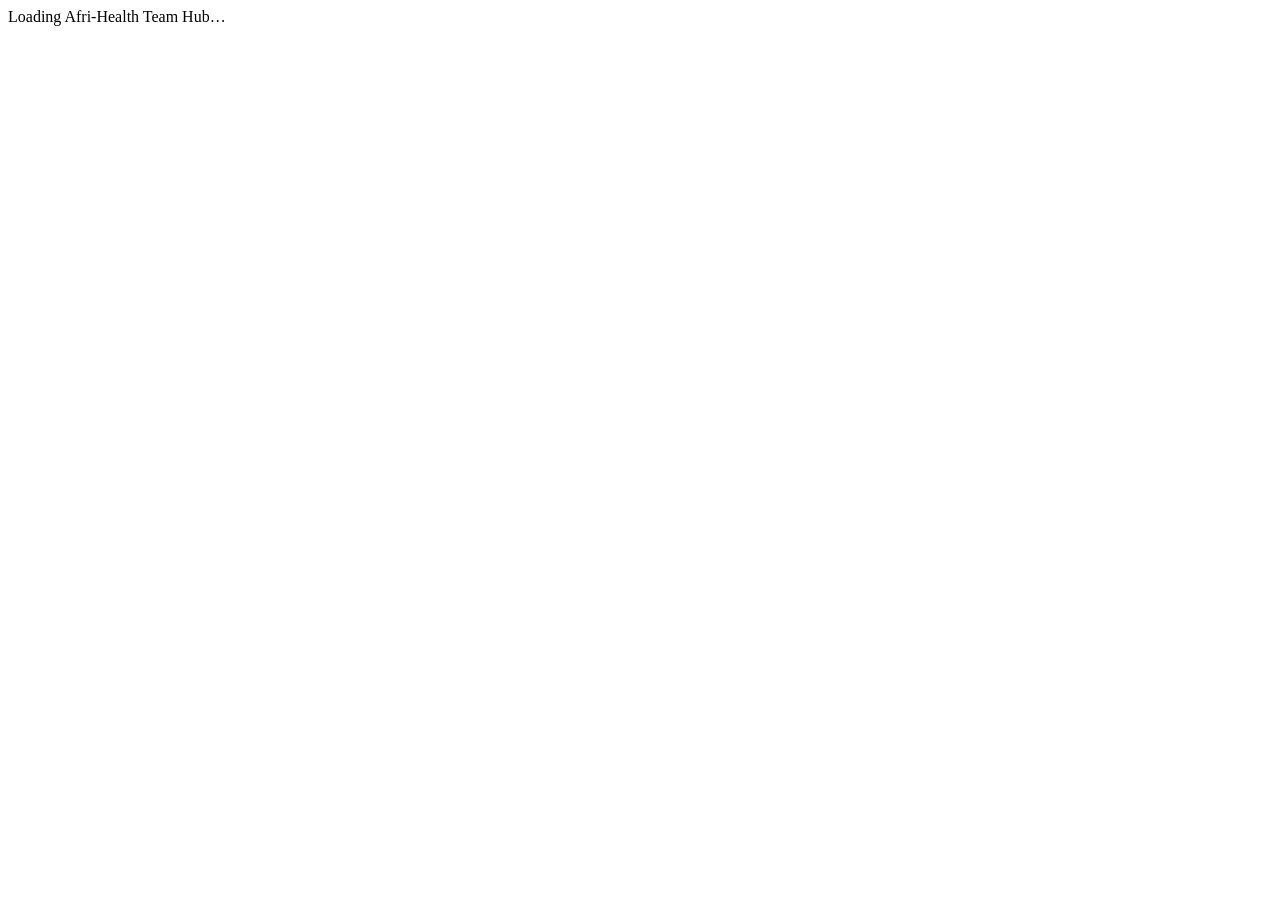
==== index.html @ 2b48c6cb "Add files via upload" ====
<!doctype html><html lang="en"><head><meta charset="utf-8"><meta name="viewport" content="width=device-width,initial-scale=1"><title>Project Afri-Health | Team Hub</title><link rel="stylesheet" href="css/style.css"></head><body>
<div id="app"><div class="loading">Loading Afri-Health Team Hub…</div></div>
<script type="module" src="js/app.js"></script></body></html>
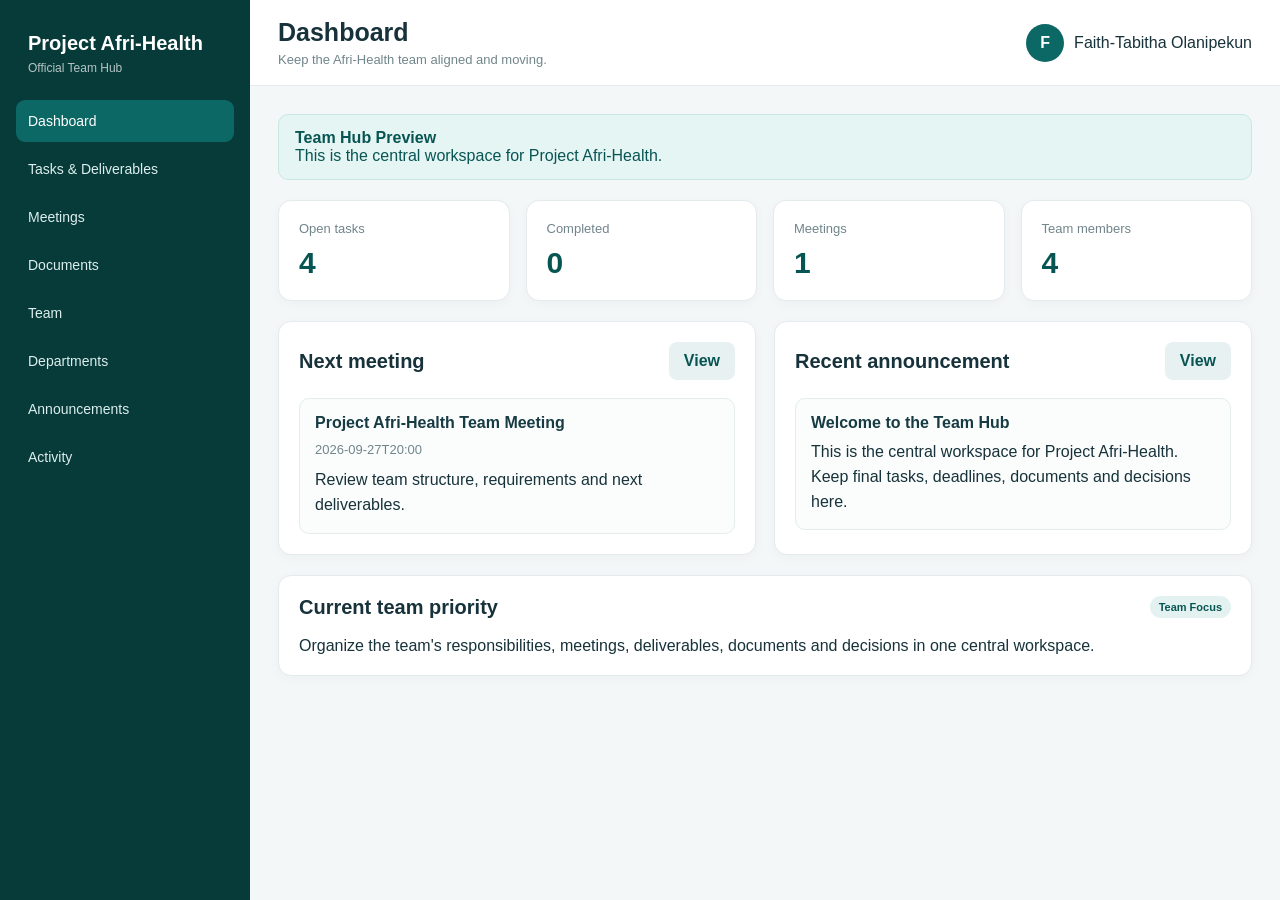
==== commit e4b06aad: "Update index.html" ====
--- a/index.html
+++ b/index.html
@@ -1,3 +1,1895 @@
-<!doctype html><html lang="en"><head><meta charset="utf-8"><meta name="viewport" content="width=device-width,initial-scale=1"><title>Project Afri-Health | Team Hub</title><link rel="stylesheet" href="css/style.css"></head><body>
-<div id="app"><div class="loading">Loading Afri-Health Team Hub…</div></div>
-<script type="module" src="js/app.js"></script></body></html>
+<!DOCTYPE html>
+<html lang="en">
+<head>
+<meta charset="UTF-8">
+<meta name="viewport" content="width=device-width, initial-scale=1.0">
+
+<title>Project Afri-Health | Official Team Hub</title>
+
+<style>
+
+*{
+    box-sizing:border-box;
+    margin:0;
+    padding:0;
+}
+
+body{
+    font-family:Arial,Helvetica,sans-serif;
+    background:#f4f7f8;
+    color:#17323a;
+}
+
+button,
+input,
+textarea,
+select{
+    font:inherit;
+}
+
+button,
+a{
+    -webkit-tap-highlight-color:transparent;
+}
+
+.layout{
+    display:flex;
+    min-height:100vh;
+}
+
+/* SIDEBAR */
+
+.sidebar{
+    width:250px;
+    background:#073b3a;
+    color:white;
+    min-height:100vh;
+    position:fixed;
+    left:0;
+    top:0;
+    bottom:0;
+    padding:24px 16px;
+    z-index:20;
+}
+
+.brand{
+    font-size:20px;
+    font-weight:700;
+    padding:8px 12px 25px;
+}
+
+.brand small{
+    display:block;
+    font-size:12px;
+    font-weight:400;
+    opacity:.7;
+    margin-top:6px;
+}
+
+.nav{
+    display:flex;
+    flex-direction:column;
+    gap:6px;
+}
+
+.nav button{
+    border:0;
+    background:transparent;
+    color:#dceeed;
+    text-align:left;
+    padding:13px 12px;
+    border-radius:9px;
+    cursor:pointer;
+    font-size:14px;
+}
+
+.nav button:hover,
+.nav button.active{
+    background:#0c6864;
+    color:white;
+}
+
+/* MAIN */
+
+.main{
+    margin-left:250px;
+    width:calc(100% - 250px);
+    min-height:100vh;
+}
+
+.topbar{
+    background:white;
+    min-height:80px;
+    padding:18px 28px;
+    border-bottom:1px solid #e4ecee;
+    display:flex;
+    justify-content:space-between;
+    align-items:center;
+    gap:20px;
+}
+
+.topbar h1{
+    font-size:25px;
+    margin-bottom:5px;
+}
+
+.muted{
+    color:#71858b;
+    font-size:13px;
+}
+
+.userbar{
+    display:flex;
+    align-items:center;
+    gap:10px;
+}
+
+.avatar{
+    width:38px;
+    height:38px;
+    border-radius:50%;
+    background:#0c6864;
+    color:white;
+    display:flex;
+    align-items:center;
+    justify-content:center;
+    font-weight:bold;
+}
+
+.content{
+    padding:28px;
+    max-width:1400px;
+    margin:auto;
+}
+
+/* BUTTONS */
+
+.btn{
+    border:0;
+    border-radius:8px;
+    padding:10px 15px;
+    cursor:pointer;
+    font-weight:600;
+}
+
+.primary{
+    background:#0c6864;
+    color:white;
+}
+
+.primary:hover{
+    background:#095451;
+}
+
+.secondary{
+    background:#e8f1f1;
+    color:#075553;
+}
+
+.danger{
+    background:#fce8e8;
+    color:#a52b2b;
+}
+
+/* CARDS */
+
+.grid{
+    display:grid;
+    grid-template-columns:repeat(4,1fr);
+    gap:16px;
+}
+
+.grid2{
+    display:grid;
+    grid-template-columns:repeat(2,1fr);
+    gap:18px;
+    margin-top:20px;
+}
+
+.card{
+    background:white;
+    border:1px solid #e3ebed;
+    border-radius:13px;
+    padding:20px;
+    box-shadow:0 3px 12px rgba(0,0,0,.03);
+}
+
+.stat span{
+    display:block;
+    margin-bottom:10px;
+}
+
+.stat strong{
+    font-size:30px;
+    color:#075553;
+}
+
+.card h2{
+    margin-bottom:15px;
+    font-size:20px;
+}
+
+.card h3{
+    margin:12px 0 7px;
+}
+
+.section{
+    margin-top:20px;
+}
+
+.section-title{
+    display:flex;
+    align-items:center;
+    justify-content:space-between;
+    gap:15px;
+    margin-bottom:18px;
+}
+
+.section-title h2{
+    margin:0;
+}
+
+/* ITEMS */
+
+.item{
+    border:1px solid #e4ecee;
+    border-radius:10px;
+    padding:15px;
+    margin-bottom:10px;
+    background:#fbfdfd;
+}
+
+.item:last-child{
+    margin-bottom:0;
+}
+
+.item-head{
+    display:flex;
+    justify-content:space-between;
+    align-items:flex-start;
+    gap:15px;
+}
+
+.item b{
+    color:#173b42;
+}
+
+.item p{
+    margin-top:8px;
+    line-height:1.55;
+}
+
+.badge{
+    display:inline-block;
+    background:#e3f2f1;
+    color:#075553;
+    border-radius:20px;
+    padding:5px 9px;
+    font-size:11px;
+    font-weight:bold;
+}
+
+/* BANNER */
+
+.banner{
+    background:#e5f5f3;
+    color:#075553;
+    border:1px solid #c8e7e3;
+    padding:14px 16px;
+    border-radius:10px;
+    margin-bottom:20px;
+}
+
+/* FORMS */
+
+label{
+    display:block;
+    font-size:13px;
+    font-weight:600;
+    margin-bottom:14px;
+}
+
+input,
+textarea,
+select{
+    display:block;
+    width:100%;
+    margin-top:7px;
+    border:1px solid #ccd9dc;
+    border-radius:8px;
+    padding:11px;
+    background:white;
+    outline:none;
+}
+
+input:focus,
+textarea:focus,
+select:focus{
+    border-color:#0c6864;
+}
+
+textarea{
+    min-height:100px;
+    resize:vertical;
+}
+
+/* MODAL */
+
+.modal{
+    position:fixed;
+    inset:0;
+    background:rgba(0,0,0,.55);
+    display:none;
+    align-items:center;
+    justify-content:center;
+    padding:20px;
+    z-index:100;
+}
+
+.modal.show{
+    display:flex;
+}
+
+.modal-box{
+    background:white;
+    width:100%;
+    max-width:550px;
+    max-height:90vh;
+    overflow:auto;
+    border-radius:14px;
+    padding:25px;
+}
+
+.modal-header{
+    display:flex;
+    justify-content:space-between;
+    align-items:center;
+    margin-bottom:20px;
+}
+
+.close{
+    border:0;
+    background:#f1f4f4;
+    width:34px;
+    height:34px;
+    border-radius:50%;
+    cursor:pointer;
+    font-size:20px;
+}
+
+/* MOBILE */
+
+.mobile-menu{
+    display:none;
+}
+
+@media(max-width:1000px){
+
+    .grid{
+        grid-template-columns:repeat(2,1fr);
+    }
+
+}
+
+@media(max-width:700px){
+
+    .sidebar{
+        transform:translateX(-100%);
+        transition:.25s;
+        width:250px;
+    }
+
+    .sidebar.open{
+        transform:translateX(0);
+    }
+
+    .main{
+        margin-left:0;
+        width:100%;
+    }
+
+    .mobile-menu{
+        display:inline-block;
+        margin-right:8px;
+    }
+
+    .topbar{
+        padding:15px;
+        align-items:flex-start;
+    }
+
+    .topbar h1{
+        display:inline;
+        font-size:20px;
+    }
+
+    .user-name{
+        display:none;
+    }
+
+    .content{
+        padding:15px;
+    }
+
+    .grid,
+    .grid2{
+        grid-template-columns:1fr;
+    }
+
+}
+
+.empty{
+    text-align:center;
+    padding:30px;
+    color:#7c8d92;
+}
+
+</style>
+</head>
+
+<body>
+
+<div class="layout">
+
+<!-- SIDEBAR -->
+
+<aside class="sidebar" id="sidebar">
+
+    <div class="brand">
+        Project Afri-Health
+        <small>Official Team Hub</small>
+    </div>
+
+    <nav class="nav">
+
+        <button data-page="dashboard" class="active">
+            Dashboard
+        </button>
+
+        <button data-page="tasks">
+            Tasks & Deliverables
+        </button>
+
+        <button data-page="meetings">
+            Meetings
+        </button>
+
+        <button data-page="documents">
+            Documents
+        </button>
+
+        <button data-page="team">
+            Team
+        </button>
+
+        <button data-page="departments">
+            Departments
+        </button>
+
+        <button data-page="announcements">
+            Announcements
+        </button>
+
+        <button data-page="activity">
+            Activity
+        </button>
+
+    </nav>
+
+</aside>
+
+
+<!-- MAIN -->
+
+<main class="main">
+
+    <header class="topbar">
+
+        <div>
+
+            <button
+                class="btn secondary mobile-menu"
+                id="menuBtn">
+                ☰
+            </button>
+
+            <h1 id="pageTitle">
+                Dashboard
+            </h1>
+
+            <div class="muted">
+                Keep the Afri-Health team aligned and moving.
+            </div>
+
+        </div>
+
+
+        <div class="userbar">
+
+            <div class="avatar">
+                F
+            </div>
+
+            <span class="user-name">
+                Faith-Tabitha Olanipekun
+            </span>
+
+        </div>
+
+    </header>
+
+
+    <section
+        class="content"
+        id="content">
+    </section>
+
+</main>
+
+</div>
+
+
+<!-- MODAL -->
+
+<div
+    class="modal"
+    id="modal">
+
+    <div class="modal-box">
+
+        <div class="modal-header">
+
+            <h2 id="modalTitle">
+                Add
+            </h2>
+
+            <button
+                class="close"
+                id="closeModal">
+                ×
+            </button>
+
+        </div>
+
+        <div id="modalBody"></div>
+
+    </div>
+
+</div>
+
+
+<script>
+
+/* =====================================================
+   PROJECT DATA
+===================================================== */
+
+const initialData = {
+
+    tasks: [
+
+        {
+            title:"Define project workspace requirements",
+            department:"Health & Research",
+            owner:"Faith-Tabitha Olanipekun",
+            deadline:"2026-09-29",
+            status:"In Progress",
+            description:"Compile requirements for the official Afri-Health Team Hub."
+        },
+
+        {
+            title:"Create initial product user flow",
+            department:"Product & UX",
+            owner:"Netochukwu Ihuoma Chimezie",
+            deadline:"2026-09-30",
+            status:"Not Started",
+            description:"Map how members will move through the Team Hub."
+        },
+
+        {
+            title:"Document technical architecture",
+            department:"AI & Edge Technology",
+            owner:"Wisdom Ifeanyichukwu Ohagba",
+            deadline:"2026-10-01",
+            status:"Not Started",
+            description:"Define the technical structure and future integration approach."
+        },
+
+        {
+            title:"Draft sustainability and partnership notes",
+            department:"Business, Presentation & Partnerships",
+            owner:"Tadisashe Nhoro",
+            deadline:"2026-10-02",
+            status:"Not Started",
+            description:"Document sustainability, partnerships and presentation needs."
+        }
+
+    ],
+
+    meetings:[
+
+        {
+            title:"Project Afri-Health Team Meeting",
+            date:"2026-09-27T20:00",
+            agenda:"Review team structure, requirements and next deliverables.",
+            preparation:"Each department should bring its current responsibilities and proposed deliverables."
+        }
+
+    ],
+
+    members:[
+
+        {
+            name:"Faith-Tabitha Olanipekun",
+            department:"Health & Research",
+            role:"Health & Research",
+            skills:"Health research, user research, evidence, safety and ethics"
+        },
+
+        {
+            name:"Tadisashe Nhoro",
+            department:"Business, Presentation & Partnerships",
+            role:"Business & Partnerships",
+            skills:"Business model, partnerships, presentation and sustainability"
+        },
+
+        {
+            name:"Netochukwu Ihuoma Chimezie",
+            department:"Product & UX",
+            role:"Product & UX",
+            skills:"Product design, user journey, wireframes and usability"
+        },
+
+        {
+            name:"Wisdom Ifeanyichukwu Ohagba",
+            department:"AI & Edge Technology",
+            role:"AI & Edge Technology",
+            skills:"AI models, Edge AI, datasets and technical integration"
+        }
+
+    ],
+
+    announcements:[
+
+        {
+            title:"Welcome to the Team Hub",
+            message:"This is the central workspace for Project Afri-Health. Keep final tasks, deadlines, documents and decisions here.",
+            date:"2026-09-26"
+        }
+
+    ],
+
+    activity:[
+
+        {
+            text:"Project Afri-Health Team Hub initialized.",
+            date:"2026-09-26"
+        }
+
+    ]
+
+};
+
+
+/* =====================================================
+   LOCAL STORAGE
+===================================================== */
+
+let data =
+    JSON.parse(
+        localStorage.getItem("afriHealthHubData")
+    ) || initialData;
+
+
+function save(){
+
+    localStorage.setItem(
+        "afriHealthHubData",
+        JSON.stringify(data)
+    );
+
+}
+
+
+/* =====================================================
+   ELEMENTS
+===================================================== */
+
+const content =
+    document.getElementById("content");
+
+const pageTitle =
+    document.getElementById("pageTitle");
+
+const sidebar =
+    document.getElementById("sidebar");
+
+const modal =
+    document.getElementById("modal");
+
+const modalTitle =
+    document.getElementById("modalTitle");
+
+const modalBody =
+    document.getElementById("modalBody");
+
+
+/* =====================================================
+   HELPERS
+===================================================== */
+
+function esc(value){
+
+    return String(value ?? "")
+        .replaceAll("&","&amp;")
+        .replaceAll("<","&lt;")
+        .replaceAll(">","&gt;")
+        .replaceAll('"',"&quot;")
+        .replaceAll("'","&#039;");
+
+}
+
+
+function setActive(page){
+
+    document
+        .querySelectorAll(".nav button")
+        .forEach(button => {
+
+            button.classList.toggle(
+                "active",
+                button.dataset.page === page
+            );
+
+        });
+
+}
+
+
+function openModal(title,html){
+
+    modalTitle.textContent = title;
+
+    modalBody.innerHTML = html;
+
+    modal.classList.add("show");
+
+}
+
+
+function closeModal(){
+
+    modal.classList.remove("show");
+
+}
+
+
+document
+    .getElementById("closeModal")
+    .onclick = closeModal;
+
+
+modal.onclick = function(event){
+
+    if(event.target === modal){
+
+        closeModal();
+
+    }
+
+};
+
+
+/* =====================================================
+   DASHBOARD
+===================================================== */
+
+function dashboard(){
+
+    pageTitle.textContent = "Dashboard";
+
+    setActive("dashboard");
+
+    const open =
+        data.tasks.filter(
+            t => t.status !== "Completed"
+        ).length;
+
+    const completed =
+        data.tasks.filter(
+            t => t.status === "Completed"
+        ).length;
+
+
+    content.innerHTML = `
+
+        <div class="banner">
+
+            <strong>Team Hub Preview</strong>
+
+            <br>
+
+            This is the central workspace for
+            Project Afri-Health.
+
+        </div>
+
+
+        <div class="grid">
+
+            <div class="card stat">
+                <span class="muted">
+                    Open tasks
+                </span>
+                <strong>
+                    ${open}
+                </strong>
+            </div>
+
+
+            <div class="card stat">
+                <span class="muted">
+                    Completed
+                </span>
+                <strong>
+                    ${completed}
+                </strong>
+            </div>
+
+
+            <div class="card stat">
+                <span class="muted">
+                    Meetings
+                </span>
+                <strong>
+                    ${data.meetings.length}
+                </strong>
+            </div>
+
+
+            <div class="card stat">
+                <span class="muted">
+                    Team members
+                </span>
+                <strong>
+                    ${data.members.length}
+                </strong>
+            </div>
+
+        </div>
+
+
+        <div class="grid2">
+
+            <div class="card">
+
+                <div class="section-title">
+
+                    <h2>
+                        Next meeting
+                    </h2>
+
+                    <button
+                        class="btn secondary"
+                        onclick="showPage('meetings')">
+                        View
+                    </button>
+
+                </div>
+
+
+                ${
+                    data.meetings.length
+
+                    ?
+
+                    `
+
+                    <div class="item">
+
+                        <b>
+                            ${esc(data.meetings[0].title)}
+                        </b>
+
+                        <p class="muted">
+                            ${esc(data.meetings[0].date)}
+                        </p>
+
+                        <p>
+                            ${esc(data.meetings[0].agenda)}
+                        </p>
+
+                    </div>
+
+                    `
+
+                    :
+
+                    `<div class="empty">
+                        No meetings scheduled.
+                    </div>`
+
+                }
+
+            </div>
+
+
+            <div class="card">
+
+                <div class="section-title">
+
+                    <h2>
+                        Recent announcement
+                    </h2>
+
+                    <button
+                        class="btn secondary"
+                        onclick="showPage('announcements')">
+                        View
+                    </button>
+
+                </div>
+
+
+                ${
+                    data.announcements.length
+
+                    ?
+
+                    `
+
+                    <div class="item">
+
+                        <b>
+                            ${esc(
+                                data.announcements[
+                                    data.announcements.length-1
+                                ].title
+                            )}
+                        </b>
+
+                        <p>
+                            ${esc(
+                                data.announcements[
+                                    data.announcements.length-1
+                                ].message
+                            )}
+                        </p>
+
+                    </div>
+
+                    `
+
+                    :
+
+                    `<div class="empty">
+                        No announcements.
+                    </div>`
+
+                }
+
+            </div>
+
+        </div>
+
+
+        <div class="card section">
+
+            <div class="section-title">
+
+                <h2>
+                    Current team priority
+                </h2>
+
+                <span class="badge">
+                    Team Focus
+                </span>
+
+            </div>
+
+            <p>
+                Organize the team's responsibilities,
+                meetings, deliverables, documents and
+                decisions in one central workspace.
+            </p>
+
+        </div>
+
+    `;
+
+}
+
+
+/* =====================================================
+   TASKS
+===================================================== */
+
+function tasks(){
+
+    pageTitle.textContent =
+        "Tasks & Deliverables";
+
+    setActive("tasks");
+
+
+    content.innerHTML = `
+
+        <div class="section-title">
+
+            <h2>
+                Team Tasks
+            </h2>
+
+            <button
+                class="btn primary"
+                onclick="addTask()">
+                + Add Task
+            </button>
+
+        </div>
+
+
+        ${
+            data.tasks.length
+
+            ?
+
+            data.tasks.map((task,index)=>`
+
+                <div class="card section">
+
+                    <div class="item-head">
+
+                        <div>
+
+                            <b>
+                                ${esc(task.title)}
+                            </b>
+
+                            <div class="muted">
+                                ${esc(task.department)}
+                                ·
+                                ${esc(task.owner)}
+                            </div>
+
+                        </div>
+
+                        <span class="badge">
+                            ${esc(task.status)}
+                        </span>
+
+                    </div>
+
+                    <p>
+                        ${esc(task.description)}
+                    </p>
+
+                    <small>
+                        Deadline:
+                        ${esc(task.deadline)}
+                    </small>
+
+                </div>
+
+            `).join("")
+
+            :
+
+            `<div class="card empty">
+                No tasks yet.
+            </div>`
+
+        }
+
+    `;
+
+}
+
+
+function addTask(){
+
+    openModal(
+
+        "Add Task",
+
+        `
+
+        <form id="taskForm">
+
+            <label>
+                Task title
+                <input id="taskTitle" required>
+            </label>
+
+            <label>
+                Department
+
+                <select id="taskDepartment">
+
+                    <option>Health & Research</option>
+                    <option>AI & Edge Technology</option>
+                    <option>Product & UX</option>
+                    <option>Business, Presentation & Partnerships</option>
+
+                </select>
+
+            </label>
+
+            <label>
+                Owner
+                <input id="taskOwner">
+            </label>
+
+            <label>
+                Deadline
+                <input
+                    id="taskDeadline"
+                    type="date">
+            </label>
+
+            <label>
+                Description
+                <textarea id="taskDescription"></textarea>
+            </label>
+
+            <button
+                class="btn primary">
+                Save Task
+            </button>
+
+        </form>
+
+        `
+
+    );
+
+
+    document.getElementById("taskForm")
+        .onsubmit = function(event){
+
+            event.preventDefault();
+
+
+            data.tasks.push({
+
+                title:
+                    document.getElementById("taskTitle").value,
+
+                department:
+                    document.getElementById("taskDepartment").value,
+
+                owner:
+                    document.getElementById("taskOwner").value,
+
+                deadline:
+                    document.getElementById("taskDeadline").value,
+
+                description:
+                    document.getElementById("taskDescription").value,
+
+                status:"Not Started"
+
+            });
+
+
+            save();
+
+            closeModal();
+
+            tasks();
+
+        };
+
+}
+
+
+/* =====================================================
+   MEETINGS
+===================================================== */
+
+function meetings(){
+
+    pageTitle.textContent =
+        "Meetings";
+
+    setActive("meetings");
+
+
+    content.innerHTML = `
+
+        <div class="section-title">
+
+            <h2>
+                Meetings
+            </h2>
+
+            <button
+                class="btn primary"
+                onclick="addMeeting()">
+                + Add Meeting
+            </button>
+
+        </div>
+
+
+        ${
+            data.meetings.map(meeting=>`
+
+                <div class="card section">
+
+                    <div class="item-head">
+
+                        <b>
+                            ${esc(meeting.title)}
+                        </b>
+
+                        <span class="badge">
+                            ${esc(meeting.date)}
+                        </span>
+
+                    </div>
+
+                    <p>
+                        ${esc(meeting.agenda)}
+                    </p>
+
+                    <p class="muted">
+                        Preparation:
+                        ${esc(meeting.preparation)}
+                    </p>
+
+                </div>
+
+            `).join("")
+
+            ||
+
+            `<div class="card empty">
+                No meetings scheduled.
+            </div>`
+
+        }
+
+    `;
+
+}
+
+
+function addMeeting(){
+
+    openModal(
+
+        "Add Meeting",
+
+        `
+
+        <form id="meetingForm">
+
+            <label>
+                Meeting title
+                <input id="meetingTitle" required>
+            </label>
+
+            <label>
+                Date & time
+                <input
+                    id="meetingDate"
+                    type="datetime-local"
+                    required>
+            </label>
+
+            <label>
+                Meeting link
+                <input
+                    id="meetingLink"
+                    placeholder="Google Meet / Teams / Zoom">
+            </label>
+
+            <label>
+                Agenda
+                <textarea id="meetingAgenda"></textarea>
+            </label>
+
+            <label>
+                Preparation
+                <textarea id="meetingPreparation"></textarea>
+            </label>
+
+            <button
+                class="btn primary">
+                Save Meeting
+            </button>
+
+        </form>
+
+        `
+
+    );
+
+
+    document.getElementById("meetingForm")
+        .onsubmit = function(event){
+
+            event.preventDefault();
+
+
+            data.meetings.push({
+
+                title:
+                    document.getElementById("meetingTitle").value,
+
+                date:
+                    document.getElementById("meetingDate").value,
+
+                link:
+                    document.getElementById("meetingLink").value,
+
+                agenda:
+                    document.getElementById("meetingAgenda").value,
+
+                preparation:
+                    document.getElementById("meetingPreparation").value
+
+            });
+
+
+            save();
+
+            closeModal();
+
+            meetings();
+
+        };
+
+}
+
+
+/* =====================================================
+   DOCUMENTS
+===================================================== */
+
+function documents(){
+
+    pageTitle.textContent =
+        "Documents";
+
+    setActive("documents");
+
+
+    content.innerHTML = `
+
+        <div class="card">
+
+            <h2>
+                Project Documents
+            </h2>
+
+            <p class="muted">
+                Document storage will be connected later.
+            </p>
+
+            <div class="grid2 section">
+
+                <div class="item">
+                    <b>Health & Research</b>
+                    <p>
+                        Research, health evidence,
+                        user research and governance.
+                    </p>
+                </div>
+
+                <div class="item">
+                    <b>AI & Edge Technology</b>
+                    <p>
+                        Architecture, datasets,
+                        models and technical documents.
+                    </p>
+                </div>
+
+                <div class="item">
+                    <b>Product & UX</b>
+                    <p>
+                        User flows, wireframes,
+                        prototypes and testing.
+                    </p>
+                </div>
+
+                <div class="item">
+                    <b>Business & Partnerships</b>
+                    <p>
+                        Business model, pitch,
+                        partnerships and sustainability.
+                    </p>
+                </div>
+
+            </div>
+
+        </div>
+
+    `;
+
+}
+
+
+/* =====================================================
+   TEAM
+===================================================== */
+
+function team(){
+
+    pageTitle.textContent =
+        "Team";
+
+    setActive("team");
+
+
+    content.innerHTML = `
+
+        <div class="section-title">
+
+            <h2>
+                Team Directory
+            </h2>
+
+            <button
+                class="btn primary"
+                onclick="addMember()">
+                + Add Member
+            </button>
+
+        </div>
+
+
+        <div class="grid">
+
+            ${
+                data.members.map(member=>`
+
+                    <div class="card">
+
+                        <div class="avatar">
+                            ${esc(member.name.charAt(0))}
+                        </div>
+
+                        <h3>
+                            ${esc(member.name)}
+                        </h3>
+
+                        <span class="badge">
+                            ${esc(member.department)}
+                        </span>
+
+                        <p class="muted">
+                            ${esc(member.role)}
+                        </p>
+
+                        <p>
+                            ${esc(member.skills)}
+                        </p>
+
+                    </div>
+
+                `).join("")
+            }
+
+        </div>
+
+    `;
+
+}
+
+
+function addMember(){
+
+    openModal(
+
+        "Add Team Member",
+
+        `
+
+        <form id="memberForm">
+
+            <label>
+                Name
+                <input id="memberName" required>
+            </label>
+
+            <label>
+                Department
+
+                <select id="memberDepartment">
+
+                    <option>Health & Research</option>
+                    <option>AI & Edge Technology</option>
+                    <option>Product & UX</option>
+                    <option>Business, Presentation & Partnerships</option>
+
+                </select>
+
+            </label>
+
+            <label>
+                Role
+                <input id="memberRole">
+            </label>
+
+            <label>
+                Skills
+                <input id="memberSkills">
+            </label>
+
+            <button class="btn primary">
+                Save Member
+            </button>
+
+        </form>
+
+        `
+
+    );
+
+
+    document.getElementById("memberForm")
+        .onsubmit = function(event){
+
+            event.preventDefault();
+
+
+            data.members.push({
+
+                name:
+                    document.getElementById("memberName").value,
+
+                department:
+                    document.getElementById("memberDepartment").value,
+
+                role:
+                    document.getElementById("memberRole").value,
+
+                skills:
+                    document.getElementById("memberSkills").value
+
+            });
+
+
+            save();
+
+            closeModal();
+
+            team();
+
+        };
+
+}
+
+
+/* =====================================================
+   DEPARTMENTS
+===================================================== */
+
+function departments(){
+
+    pageTitle.textContent =
+        "Departments";
+
+    setActive("departments");
+
+
+    const list = [
+
+        [
+            "AI & Edge Technology",
+            "AI model development, Edge AI, datasets, evaluation and technical integration."
+        ],
+
+        [
+            "Health & Research",
+            "Healthcare research, evidence, target users, safety, ethics and validation."
+        ],
+
+        [
+            "Product & UX",
+            "Product features, user journeys, interface design, usability and prototype."
+        ],
+
+        [
+            "Business, Presentation & Partnerships",
+            "Business model, stakeholders, partnerships, sustainability and presentations."
+        ]
+
+    ];
+
+
+    content.innerHTML = `
+
+        <div class="grid">
+
+            ${
+                list.map(item=>`
+
+                    <div class="card">
+
+                        <span class="badge">
+                            Department
+                        </span>
+
+                        <h2>
+                            ${esc(item[0])}
+                        </h2>
+
+                        <p>
+                            ${esc(item[1])}
+                        </p>
+
+                    </div>
+
+                `).join("")
+            }
+
+        </div>
+
+    `;
+
+}
+
+
+/* =====================================================
+   ANNOUNCEMENTS
+===================================================== */
+
+function announcements(){
+
+    pageTitle.textContent =
+        "Announcements";
+
+    setActive("announcements");
+
+
+    content.innerHTML = `
+
+        <div class="section-title">
+
+            <h2>
+                Announcements
+            </h2>
+
+            <button
+                class="btn primary"
+                onclick="addAnnouncement()">
+                + New Announcement
+            </button>
+
+        </div>
+
+
+        ${
+            data.announcements
+                .slice()
+                .reverse()
+                .map(item=>`
+
+                    <div class="card section">
+
+                        <div class="item-head">
+
+                            <b>
+                                ${esc(item.title)}
+                            </b>
+
+                            <small>
+                                ${esc(item.date)}
+                            </small>
+
+                        </div>
+
+                        <p>
+                            ${esc(item.message)}
+                        </p>
+
+                    </div>
+
+                `).join("")
+
+            ||
+
+            `<div class="card empty">
+                No announcements.
+            </div>`
+
+        }
+
+    `;
+
+}
+
+
+function addAnnouncement(){
+
+    openModal(
+
+        "New Announcement",
+
+        `
+
+        <form id="announcementForm">
+
+            <label>
+                Title
+                <input id="announcementTitle" required>
+            </label>
+
+            <label>
+                Message
+
+                <textarea
+                    id="announcementMessage"
+                    required>
+                </textarea>
+
+            </label>
+
+            <button class="btn primary">
+                Publish
+            </button>
+
+        </form>
+
+        `
+
+    );
+
+
+    document
+        .getElementById("announcementForm")
+        .onsubmit = function(event){
+
+            event.preventDefault();
+
+
+            data.announcements.push({
+
+                title:
+                    document.getElementById(
+                        "announcementTitle"
+                    ).value,
+
+                message:
+                    document.getElementById(
+                        "announcementMessage"
+                    ).value,
+
+                date:
+                    new Date().toLocaleDateString()
+
+            });
+
+
+            save();
+
+            closeModal();
+
+            announcements();
+
+        };
+
+}
+
+
+/* =====================================================
+   ACTIVITY
+===================================================== */
+
+function activity(){
+
+    pageTitle.textContent =
+        "Activity";
+
+    setActive("activity");
+
+
+    content.innerHTML = `
+
+        <div class="card">
+
+            <h2>
+                Recent Activity
+            </h2>
+
+            ${
+                data.activity
+                    .slice()
+                    .reverse()
+                    .map(item=>`
+
+                        <div class="item">
+
+                            <b>
+                                ${esc(item.text)}
+                            </b>
+
+                            <small class="muted">
+                                ${esc(item.date)}
+                            </small>
+
+                        </div>
+
+                    `).join("")
+
+                ||
+
+                `<div class="empty">
+                    No activity yet.
+                </div>`
+
+            }
+
+        </div>
+
+    `;
+
+}
+
+
+/* =====================================================
+   PAGE NAVIGATION
+===================================================== */
+
+function showPage(page){
+
+    const pages = {
+
+        dashboard,
+        tasks,
+        meetings,
+        documents,
+        team,
+        departments,
+        announcements,
+        activity
+
+    };
+
+
+    if(pages[page]){
+
+        pages[page]();
+
+    }
+
+}
+
+
+document
+    .querySelectorAll(".nav button")
+    .forEach(button=>{
+
+        button.onclick = function(){
+
+            showPage(
+                this.dataset.page
+            );
+
+            sidebar.classList.remove("open");
+
+        };
+
+    });
+
+
+document
+    .getElementById("menuBtn")
+    .onclick = function(){
+
+        sidebar.classList.toggle("open");
+
+    };
+
+
+/* START */
+
+dashboard();
+
+</script>
+
+</body>
+</html>
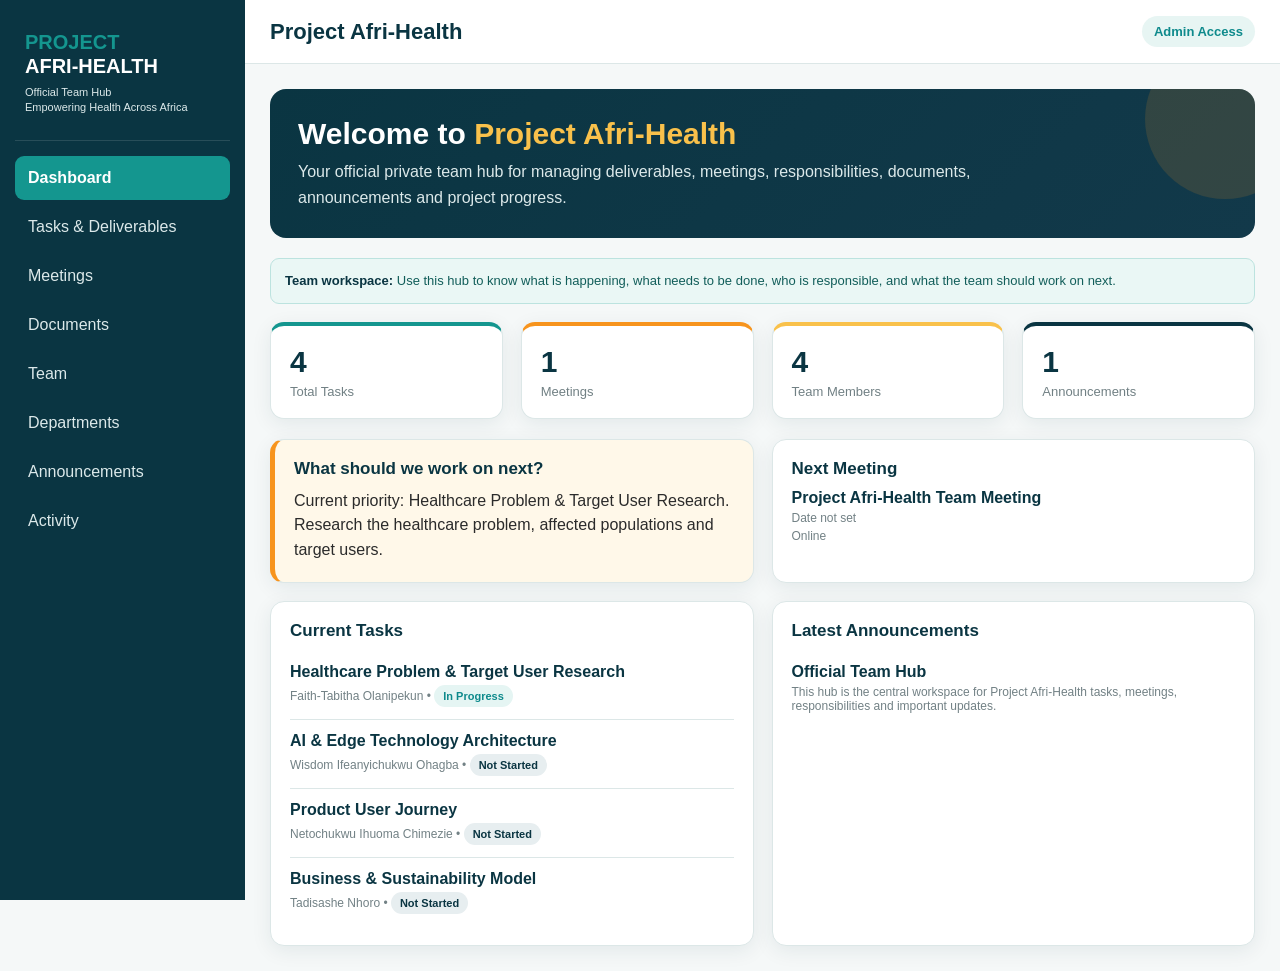
==== commit 1a4d2836: "Update index.html" ====
--- a/index.html
+++ b/index.html
@@ -3,1891 +3,2727 @@
 <head>
 <meta charset="UTF-8">
 <meta name="viewport" content="width=device-width, initial-scale=1.0">
-
 <title>Project Afri-Health | Official Team Hub</title>
 
 <style>
+:root{
+  --teal:#14968F;
+  --teal-dark:#0E8A8C;
+  --navy:#0A3542;
+  --navy-light:#12394A;
+  --orange:#F7941D;
+  --gold:#F9C14B;
+  --grey:#2B2B2B;
+  --light:#F5F8F8;
+  --white:#FFFFFF;
+  --border:#DCE7E7;
+  --danger:#D64545;
+  --success:#218739;
+  --shadow:0 5px 20px rgba(10,53,66,.08);
+}
 
 *{
-    box-sizing:border-box;
-    margin:0;
-    padding:0;
+  box-sizing:border-box;
+  margin:0;
+  padding:0;
 }
 
 body{
-    font-family:Arial,Helvetica,sans-serif;
-    background:#f4f7f8;
-    color:#17323a;
+  font-family:Arial,Helvetica,sans-serif;
+  background:var(--light);
+  color:var(--grey);
+  min-height:100vh;
 }
 
 button,
 input,
-textarea,
-select{
-    font:inherit;
-}
-
-button,
-a{
-    -webkit-tap-highlight-color:transparent;
-}
-
-.layout{
-    display:flex;
-    min-height:100vh;
+select,
+textarea{
+  font:inherit;
+}
+
+button{
+  cursor:pointer;
 }
 
 /* SIDEBAR */
 
 .sidebar{
-    width:250px;
-    background:#073b3a;
-    color:white;
-    min-height:100vh;
-    position:fixed;
-    left:0;
-    top:0;
-    bottom:0;
-    padding:24px 16px;
-    z-index:20;
+  position:fixed;
+  left:0;
+  top:0;
+  width:245px;
+  height:100vh;
+  background:var(--navy);
+  color:white;
+  padding:22px 15px;
+  overflow-y:auto;
+  z-index:1000;
 }
 
 .brand{
-    font-size:20px;
-    font-weight:700;
-    padding:8px 12px 25px;
-}
-
-.brand small{
+  padding:8px 10px 24px;
+  border-bottom:1px solid rgba(255,255,255,.12);
+  margin-bottom:15px;
+}
+
+.brand-title{
+  font-size:20px;
+  font-weight:800;
+  color:white;
+  line-height:1.2;
+}
+
+.brand-title span{
+  color:var(--teal);
+}
+
+.brand-subtitle{
+  color:#dce9ea;
+  font-size:11px;
+  margin-top:7px;
+  line-height:1.4;
+}
+
+.nav-btn{
+  width:100%;
+  border:0;
+  background:transparent;
+  color:#dce9ea;
+  text-align:left;
+  padding:13px 13px;
+  border-radius:9px;
+  margin-bottom:5px;
+  transition:.2s;
+}
+
+.nav-btn:hover{
+  background:rgba(20,150,143,.18);
+  color:white;
+}
+
+.nav-btn.active{
+  background:var(--teal);
+  color:white;
+  font-weight:700;
+}
+
+.mobile-close{
+  display:none;
+}
+
+/* MAIN */
+
+.main{
+  margin-left:245px;
+  min-height:100vh;
+}
+
+.topbar{
+  background:white;
+  border-bottom:1px solid var(--border);
+  padding:16px 25px;
+  display:flex;
+  align-items:center;
+  justify-content:space-between;
+  gap:15px;
+  position:sticky;
+  top:0;
+  z-index:500;
+}
+
+.topbar-title{
+  color:var(--navy);
+  font-size:22px;
+  font-weight:800;
+}
+
+.menu-btn{
+  display:none;
+  border:0;
+  background:var(--navy);
+  color:white;
+  border-radius:8px;
+  padding:8px 11px;
+}
+
+.user-badge{
+  background:#E7F5F3;
+  color:var(--teal-dark);
+  padding:8px 12px;
+  border-radius:30px;
+  font-size:13px;
+  font-weight:700;
+}
+
+.content{
+  padding:25px;
+  max-width:1500px;
+  margin:auto;
+}
+
+/* SECTIONS */
+
+.section{
+  display:none;
+}
+
+.section.active{
+  display:block;
+}
+
+.section-header{
+  display:flex;
+  justify-content:space-between;
+  align-items:center;
+  gap:15px;
+  margin-bottom:20px;
+  flex-wrap:wrap;
+}
+
+.section-title{
+  color:var(--navy);
+  font-size:25px;
+  font-weight:800;
+}
+
+.section-description{
+  color:#65777b;
+  margin-top:5px;
+  font-size:14px;
+}
+
+/* BUTTONS */
+
+.btn{
+  border:0;
+  border-radius:8px;
+  padding:10px 15px;
+  font-weight:700;
+  transition:.2s;
+}
+
+.btn-primary{
+  background:var(--teal);
+  color:white;
+}
+
+.btn-primary:hover{
+  background:var(--teal-dark);
+}
+
+.btn-orange{
+  background:var(--orange);
+  color:white;
+}
+
+.btn-orange:hover{
+  background:#dd8010;
+}
+
+.btn-gold{
+  background:var(--gold);
+  color:var(--navy);
+}
+
+.btn-danger{
+  background:#FBEAEA;
+  color:var(--danger);
+}
+
+.btn-small{
+  padding:7px 10px;
+  font-size:12px;
+}
+
+/* CARDS */
+
+.grid{
+  display:grid;
+  gap:18px;
+}
+
+.grid-2{
+  grid-template-columns:repeat(2,minmax(0,1fr));
+}
+
+.grid-3{
+  grid-template-columns:repeat(3,minmax(0,1fr));
+}
+
+.grid-4{
+  grid-template-columns:repeat(4,minmax(0,1fr));
+}
+
+.card{
+  background:white;
+  border:1px solid var(--border);
+  border-radius:14px;
+  padding:19px;
+  box-shadow:var(--shadow);
+}
+
+.card-title{
+  color:var(--navy);
+  font-size:17px;
+  font-weight:800;
+  margin-bottom:10px;
+}
+
+.card p{
+  line-height:1.55;
+}
+
+.stat{
+  border-top:4px solid var(--teal);
+}
+
+.stat.orange{
+  border-top-color:var(--orange);
+}
+
+.stat.gold{
+  border-top-color:var(--gold);
+}
+
+.stat.navy{
+  border-top-color:var(--navy);
+}
+
+.stat-number{
+  font-size:30px;
+  font-weight:900;
+  color:var(--navy);
+  margin-bottom:5px;
+}
+
+.stat-label{
+  color:#718084;
+  font-size:13px;
+}
+
+/* DASHBOARD */
+
+.hero{
+  background:linear-gradient(135deg,var(--navy),var(--navy-light));
+  color:white;
+  border-radius:16px;
+  padding:28px;
+  margin-bottom:20px;
+  position:relative;
+  overflow:hidden;
+}
+
+.hero:after{
+  content:"";
+  position:absolute;
+  width:160px;
+  height:160px;
+  right:-50px;
+  top:-50px;
+  background:var(--orange);
+  opacity:.14;
+  border-radius:50%;
+}
+
+.hero h1{
+  font-size:30px;
+  margin-bottom:8px;
+}
+
+.hero h1 span{
+  color:var(--gold);
+}
+
+.hero p{
+  color:#dce9ea;
+  max-width:750px;
+  line-height:1.6;
+}
+
+.priority{
+  background:#FFF8E9;
+  border-left:5px solid var(--orange);
+}
+
+.priority strong{
+  color:var(--navy);
+}
+
+.task-line{
+  padding:12px 0;
+  border-bottom:1px solid var(--border);
+}
+
+.task-line:last-child{
+  border-bottom:0;
+}
+
+.task-line strong{
+  color:var(--navy);
+}
+
+.task-meta{
+  font-size:12px;
+  color:#728185;
+  margin-top:4px;
+}
+
+/* BADGES */
+
+.badge{
+  display:inline-block;
+  padding:5px 9px;
+  border-radius:20px;
+  font-size:11px;
+  font-weight:800;
+}
+
+.badge-teal{
+  background:#E5F5F3;
+  color:var(--teal-dark);
+}
+
+.badge-orange{
+  background:#FFF0DD;
+  color:#B96300;
+}
+
+.badge-gold{
+  background:#FFF5D7;
+  color:#8C6500;
+}
+
+.badge-green{
+  background:#E7F5EA;
+  color:var(--success);
+}
+
+.badge-red{
+  background:#FBEAEA;
+  color:var(--danger);
+}
+
+.badge-navy{
+  background:#E7EEF0;
+  color:var(--navy);
+}
+
+/* TABLE / LIST */
+
+.item-list{
+  display:grid;
+  gap:12px;
+}
+
+.item{
+  border:1px solid var(--border);
+  border-radius:11px;
+  padding:15px;
+  background:white;
+}
+
+.item-header{
+  display:flex;
+  justify-content:space-between;
+  gap:10px;
+  align-items:flex-start;
+}
+
+.item-title{
+  font-weight:800;
+  color:var(--navy);
+  font-size:16px;
+}
+
+.item-description{
+  margin-top:8px;
+  color:#53666a;
+  line-height:1.5;
+  font-size:14px;
+}
+
+.item-footer{
+  margin-top:12px;
+  display:flex;
+  justify-content:space-between;
+  align-items:center;
+  gap:10px;
+  flex-wrap:wrap;
+}
+
+.actions{
+  display:flex;
+  gap:7px;
+  flex-wrap:wrap;
+}
+
+/* TEAM */
+
+.member-card{
+  text-align:center;
+  position:relative;
+}
+
+.avatar{
+  width:72px;
+  height:72px;
+  border-radius:50%;
+  margin:0 auto 12px;
+  background:var(--teal);
+  color:white;
+  display:flex;
+  justify-content:center;
+  align-items:center;
+  font-size:24px;
+  font-weight:900;
+}
+
+.member-name{
+  color:var(--navy);
+  font-weight:800;
+  font-size:17px;
+}
+
+.member-dept{
+  color:var(--teal-dark);
+  font-size:12px;
+  font-weight:700;
+  margin-top:5px;
+}
+
+.member-role{
+  color:#647579;
+  font-size:13px;
+  margin-top:8px;
+  line-height:1.45;
+}
+
+/* DEPARTMENTS */
+
+.department-card{
+  border-left:5px solid var(--teal);
+}
+
+.department-card:nth-child(2){
+  border-left-color:var(--orange);
+}
+
+.department-card:nth-child(3){
+  border-left-color:var(--gold);
+}
+
+.department-card:nth-child(4){
+  border-left-color:var(--navy);
+}
+
+.department-card h3{
+  color:var(--navy);
+  margin-bottom:9px;
+}
+
+.department-card ul{
+  padding-left:19px;
+}
+
+.department-card li{
+  margin-bottom:6px;
+  color:#586b6f;
+  line-height:1.4;
+}
+
+/* ACTIVITY */
+
+.activity{
+  display:flex;
+  gap:12px;
+  padding:12px 0;
+  border-bottom:1px solid var(--border);
+}
+
+.activity:last-child{
+  border-bottom:0;
+}
+
+.activity-dot{
+  width:10px;
+  height:10px;
+  background:var(--teal);
+  border-radius:50%;
+  margin-top:5px;
+  flex-shrink:0;
+}
+
+.activity-text{
+  font-size:14px;
+  line-height:1.45;
+}
+
+.activity-time{
+  color:#87979a;
+  font-size:11px;
+  margin-top:3px;
+}
+
+/* MODAL */
+
+.modal{
+  display:none;
+  position:fixed;
+  inset:0;
+  background:rgba(10,53,66,.55);
+  z-index:3000;
+  align-items:center;
+  justify-content:center;
+  padding:15px;
+}
+
+.modal.show{
+  display:flex;
+}
+
+.modal-box{
+  background:white;
+  width:100%;
+  max-width:600px;
+  max-height:90vh;
+  overflow-y:auto;
+  border-radius:15px;
+  padding:23px;
+  box-shadow:0 20px 50px rgba(0,0,0,.2);
+}
+
+.modal-header{
+  display:flex;
+  justify-content:space-between;
+  align-items:center;
+  margin-bottom:18px;
+}
+
+.modal-header h2{
+  color:var(--navy);
+  font-size:21px;
+}
+
+.close{
+  border:0;
+  background:#EEF3F3;
+  color:var(--navy);
+  width:34px;
+  height:34px;
+  border-radius:50%;
+  font-size:20px;
+}
+
+.form-group{
+  margin-bottom:14px;
+}
+
+.form-group label{
+  display:block;
+  color:var(--navy);
+  font-weight:700;
+  font-size:13px;
+  margin-bottom:6px;
+}
+
+.form-group input,
+.form-group select,
+.form-group textarea{
+  width:100%;
+  border:1px solid var(--border);
+  border-radius:8px;
+  padding:11px 12px;
+  outline:none;
+  background:white;
+  color:var(--grey);
+}
+
+.form-group input:focus,
+.form-group select:focus,
+.form-group textarea:focus{
+  border-color:var(--teal);
+  box-shadow:0 0 0 3px rgba(20,150,143,.1);
+}
+
+.form-group textarea{
+  min-height:100px;
+  resize:vertical;
+}
+
+.form-actions{
+  display:flex;
+  justify-content:flex-end;
+  gap:9px;
+  margin-top:20px;
+}
+
+/* EMPTY */
+
+.empty{
+  text-align:center;
+  padding:35px 15px;
+  color:#7B8C90;
+}
+
+.empty strong{
+  color:var(--navy);
+  display:block;
+  margin-bottom:5px;
+}
+
+/* NOTIFICATION */
+
+.notice{
+  background:#EAF7F5;
+  border:1px solid #BCE3DF;
+  color:#125E5A;
+  padding:12px 14px;
+  border-radius:9px;
+  margin-bottom:18px;
+  font-size:13px;
+  line-height:1.5;
+}
+
+.notice strong{
+  color:var(--navy);
+}
+
+/* MOBILE */
+
+@media(max-width:900px){
+  .sidebar{
+    transform:translateX(-100%);
+    transition:.25s;
+    width:260px;
+  }
+
+  .sidebar.open{
+    transform:translateX(0);
+  }
+
+  .mobile-close{
     display:block;
-    font-size:12px;
-    font-weight:400;
-    opacity:.7;
-    margin-top:6px;
-}
-
-.nav{
-    display:flex;
-    flex-direction:column;
-    gap:6px;
-}
-
-.nav button{
+    position:absolute;
+    right:15px;
+    top:15px;
     border:0;
     background:transparent;
-    color:#dceeed;
-    text-align:left;
-    padding:13px 12px;
-    border-radius:9px;
-    cursor:pointer;
-    font-size:14px;
-}
-
-.nav button:hover,
-.nav button.active{
-    background:#0c6864;
     color:white;
-}
-
-/* MAIN */
-
-.main{
-    margin-left:250px;
-    width:calc(100% - 250px);
-    min-height:100vh;
-}
-
-.topbar{
-    background:white;
-    min-height:80px;
-    padding:18px 28px;
-    border-bottom:1px solid #e4ecee;
-    display:flex;
-    justify-content:space-between;
-    align-items:center;
-    gap:20px;
-}
-
-.topbar h1{
-    font-size:25px;
-    margin-bottom:5px;
-}
-
-.muted{
-    color:#71858b;
-    font-size:13px;
-}
-
-.userbar{
-    display:flex;
-    align-items:center;
-    gap:10px;
-}
-
-.avatar{
-    width:38px;
-    height:38px;
-    border-radius:50%;
-    background:#0c6864;
-    color:white;
-    display:flex;
-    align-items:center;
-    justify-content:center;
-    font-weight:bold;
-}
-
-.content{
-    padding:28px;
-    max-width:1400px;
-    margin:auto;
-}
-
-/* BUTTONS */
-
-.btn{
-    border:0;
-    border-radius:8px;
-    padding:10px 15px;
-    cursor:pointer;
-    font-weight:600;
-}
-
-.primary{
-    background:#0c6864;
-    color:white;
-}
-
-.primary:hover{
-    background:#095451;
-}
-
-.secondary{
-    background:#e8f1f1;
-    color:#075553;
-}
-
-.danger{
-    background:#fce8e8;
-    color:#a52b2b;
-}
-
-/* CARDS */
-
-.grid{
-    display:grid;
-    grid-template-columns:repeat(4,1fr);
-    gap:16px;
-}
-
-.grid2{
-    display:grid;
-    grid-template-columns:repeat(2,1fr);
-    gap:18px;
-    margin-top:20px;
-}
-
-.card{
-    background:white;
-    border:1px solid #e3ebed;
-    border-radius:13px;
-    padding:20px;
-    box-shadow:0 3px 12px rgba(0,0,0,.03);
-}
-
-.stat span{
+    font-size:22px;
+  }
+
+  .main{
+    margin-left:0;
+  }
+
+  .menu-btn{
     display:block;
-    margin-bottom:10px;
-}
-
-.stat strong{
-    font-size:30px;
-    color:#075553;
-}
-
-.card h2{
-    margin-bottom:15px;
-    font-size:20px;
-}
-
-.card h3{
-    margin:12px 0 7px;
-}
-
-.section{
-    margin-top:20px;
-}
-
-.section-title{
-    display:flex;
-    align-items:center;
-    justify-content:space-between;
-    gap:15px;
-    margin-bottom:18px;
-}
-
-.section-title h2{
-    margin:0;
-}
-
-/* ITEMS */
-
-.item{
-    border:1px solid #e4ecee;
-    border-radius:10px;
-    padding:15px;
-    margin-bottom:10px;
-    background:#fbfdfd;
-}
-
-.item:last-child{
-    margin-bottom:0;
-}
-
-.item-head{
-    display:flex;
-    justify-content:space-between;
+  }
+
+  .grid-4{
+    grid-template-columns:repeat(2,minmax(0,1fr));
+  }
+}
+
+@media(max-width:650px){
+  .content{
+    padding:16px;
+  }
+
+  .topbar{
+    padding:13px 15px;
+  }
+
+  .topbar-title{
+    font-size:18px;
+  }
+
+  .user-badge{
+    display:none;
+  }
+
+  .grid-2,
+  .grid-3,
+  .grid-4{
+    grid-template-columns:1fr;
+  }
+
+  .hero{
+    padding:22px;
+  }
+
+  .hero h1{
+    font-size:24px;
+  }
+
+  .section-title{
+    font-size:21px;
+  }
+
+  .section-header{
     align-items:flex-start;
-    gap:15px;
-}
-
-.item b{
-    color:#173b42;
-}
-
-.item p{
-    margin-top:8px;
-    line-height:1.55;
-}
-
-.badge{
-    display:inline-block;
-    background:#e3f2f1;
-    color:#075553;
-    border-radius:20px;
-    padding:5px 9px;
-    font-size:11px;
-    font-weight:bold;
-}
-
-/* BANNER */
-
-.banner{
-    background:#e5f5f3;
-    color:#075553;
-    border:1px solid #c8e7e3;
-    padding:14px 16px;
-    border-radius:10px;
-    margin-bottom:20px;
-}
-
-/* FORMS */
-
-label{
-    display:block;
-    font-size:13px;
-    font-weight:600;
-    margin-bottom:14px;
-}
-
-input,
-textarea,
-select{
-    display:block;
+  }
+
+  .section-header .btn{
     width:100%;
-    margin-top:7px;
-    border:1px solid #ccd9dc;
-    border-radius:8px;
-    padding:11px;
-    background:white;
-    outline:none;
-}
-
-input:focus,
-textarea:focus,
-select:focus{
-    border-color:#0c6864;
-}
-
-textarea{
-    min-height:100px;
-    resize:vertical;
-}
-
-/* MODAL */
-
-.modal{
-    position:fixed;
-    inset:0;
-    background:rgba(0,0,0,.55);
-    display:none;
-    align-items:center;
-    justify-content:center;
-    padding:20px;
-    z-index:100;
-}
-
-.modal.show{
-    display:flex;
-}
-
-.modal-box{
-    background:white;
-    width:100%;
-    max-width:550px;
-    max-height:90vh;
-    overflow:auto;
-    border-radius:14px;
-    padding:25px;
-}
-
-.modal-header{
-    display:flex;
-    justify-content:space-between;
-    align-items:center;
-    margin-bottom:20px;
-}
-
-.close{
-    border:0;
-    background:#f1f4f4;
-    width:34px;
-    height:34px;
-    border-radius:50%;
-    cursor:pointer;
-    font-size:20px;
-}
-
-/* MOBILE */
-
-.mobile-menu{
-    display:none;
-}
-
-@media(max-width:1000px){
-
-    .grid{
-        grid-template-columns:repeat(2,1fr);
-    }
-
-}
-
-@media(max-width:700px){
-
-    .sidebar{
-        transform:translateX(-100%);
-        transition:.25s;
-        width:250px;
-    }
-
-    .sidebar.open{
-        transform:translateX(0);
-    }
-
-    .main{
-        margin-left:0;
-        width:100%;
-    }
-
-    .mobile-menu{
-        display:inline-block;
-        margin-right:8px;
-    }
-
-    .topbar{
-        padding:15px;
-        align-items:flex-start;
-    }
-
-    .topbar h1{
-        display:inline;
-        font-size:20px;
-    }
-
-    .user-name{
-        display:none;
-    }
-
-    .content{
-        padding:15px;
-    }
-
-    .grid,
-    .grid2{
-        grid-template-columns:1fr;
-    }
-
-}
-
-.empty{
-    text-align:center;
-    padding:30px;
-    color:#7c8d92;
-}
-
+  }
+
+  .item-header{
+    flex-direction:column;
+  }
+}
 </style>
 </head>
 
 <body>
 
-<div class="layout">
-
 <!-- SIDEBAR -->
-
 <aside class="sidebar" id="sidebar">
 
-    <div class="brand">
+  <button class="mobile-close" onclick="closeSidebar()">×</button>
+
+  <div class="brand">
+    <div class="brand-title">
+      <span>PROJECT</span><br>
+      AFRI-HEALTH
+    </div>
+
+    <div class="brand-subtitle">
+      Official Team Hub<br>
+      Empowering Health Across Africa
+    </div>
+  </div>
+
+  <button class="nav-btn active" onclick="showSection('dashboard',this)">
+    Dashboard
+  </button>
+
+  <button class="nav-btn" onclick="showSection('tasks',this)">
+    Tasks & Deliverables
+  </button>
+
+  <button class="nav-btn" onclick="showSection('meetings',this)">
+    Meetings
+  </button>
+
+  <button class="nav-btn" onclick="showSection('documents',this)">
+    Documents
+  </button>
+
+  <button class="nav-btn" onclick="showSection('team',this)">
+    Team
+  </button>
+
+  <button class="nav-btn" onclick="showSection('departments',this)">
+    Departments
+  </button>
+
+  <button class="nav-btn" onclick="showSection('announcements',this)">
+    Announcements
+  </button>
+
+  <button class="nav-btn" onclick="showSection('activity',this)">
+    Activity
+  </button>
+
+</aside>
+
+
+<!-- MAIN -->
+<main class="main">
+
+  <header class="topbar">
+
+    <div style="display:flex;align-items:center;gap:12px;">
+      <button class="menu-btn" onclick="openSidebar()">☰</button>
+      <div class="topbar-title" id="pageTitle">
         Project Afri-Health
-        <small>Official Team Hub</small>
-    </div>
-
-    <nav class="nav">
-
-        <button data-page="dashboard" class="active">
-            Dashboard
+      </div>
+    </div>
+
+    <div class="user-badge">
+      Admin Access
+    </div>
+
+  </header>
+
+
+  <div class="content">
+
+    <!-- DASHBOARD -->
+    <section id="dashboard" class="section active">
+
+      <div class="hero">
+        <h1>
+          Welcome to <span>Project Afri-Health</span>
+        </h1>
+
+        <p>
+          Your official private team hub for managing deliverables,
+          meetings, responsibilities, documents, announcements and
+          project progress.
+        </p>
+      </div>
+
+
+      <div class="notice">
+        <strong>Team workspace:</strong>
+        Use this hub to know what is happening, what needs to be done,
+        who is responsible, and what the team should work on next.
+      </div>
+
+
+      <div class="grid grid-4" style="margin-bottom:20px;">
+
+        <div class="card stat">
+          <div class="stat-number" id="statTasks">0</div>
+          <div class="stat-label">Total Tasks</div>
+        </div>
+
+        <div class="card stat orange">
+          <div class="stat-number" id="statMeetings">0</div>
+          <div class="stat-label">Meetings</div>
+        </div>
+
+        <div class="card stat gold">
+          <div class="stat-number" id="statMembers">0</div>
+          <div class="stat-label">Team Members</div>
+        </div>
+
+        <div class="card stat navy">
+          <div class="stat-number" id="statAnnouncements">0</div>
+          <div class="stat-label">Announcements</div>
+        </div>
+
+      </div>
+
+
+      <div class="grid grid-2">
+
+        <div class="card priority">
+          <div class="card-title">
+            What should we work on next?
+          </div>
+
+          <p id="nextPriority">
+            Complete the team's immediate research, product,
+            technology and business responsibilities.
+          </p>
+        </div>
+
+
+        <div class="card">
+
+          <div class="card-title">
+            Next Meeting
+          </div>
+
+          <div id="nextMeeting">
+            No meeting scheduled yet.
+          </div>
+
+        </div>
+
+      </div>
+
+
+      <div class="grid grid-2" style="margin-top:18px;">
+
+        <div class="card">
+
+          <div class="card-title">
+            Current Tasks
+          </div>
+
+          <div id="dashboardTasks"></div>
+
+        </div>
+
+
+        <div class="card">
+
+          <div class="card-title">
+            Latest Announcements
+          </div>
+
+          <div id="dashboardAnnouncements"></div>
+
+        </div>
+
+      </div>
+
+    </section>
+
+
+    <!-- TASKS -->
+    <section id="tasks" class="section">
+
+      <div class="section-header">
+
+        <div>
+          <div class="section-title">
+            Tasks & Deliverables
+          </div>
+
+          <div class="section-description">
+            Assign, edit, track and manage project responsibilities.
+          </div>
+        </div>
+
+        <button class="btn btn-primary" onclick="openTaskModal()">
+          + Add Task
         </button>
 
-        <button data-page="tasks">
-            Tasks & Deliverables
+      </div>
+
+      <div id="tasksList" class="item-list"></div>
+
+    </section>
+
+
+    <!-- MEETINGS -->
+    <section id="meetings" class="section">
+
+      <div class="section-header">
+
+        <div>
+          <div class="section-title">
+            Meetings
+          </div>
+
+          <div class="section-description">
+            Keep meeting dates, times, agendas and action points together.
+          </div>
+        </div>
+
+        <button class="btn btn-orange" onclick="openMeetingModal()">
+          + Add Meeting
         </button>
 
-        <button data-page="meetings">
-            Meetings
+      </div>
+
+      <div id="meetingsList" class="item-list"></div>
+
+    </section>
+
+
+    <!-- DOCUMENTS -->
+    <section id="documents" class="section">
+
+      <div class="section-header">
+
+        <div>
+          <div class="section-title">
+            Documents
+          </div>
+
+          <div class="section-description">
+            Central space for project files and important deliverables.
+          </div>
+        </div>
+
+      </div>
+
+      <div class="grid grid-3">
+
+        <div class="card">
+          <div class="card-title">Governance</div>
+          <p>Roles, responsibilities, decisions, equity and governance documents.</p>
+        </div>
+
+        <div class="card">
+          <div class="card-title">Health & Research</div>
+          <p>Research evidence, healthcare problem documents and validation work.</p>
+        </div>
+
+        <div class="card">
+          <div class="card-title">AI & Technology</div>
+          <p>Technical architecture, datasets, model documentation and testing.</p>
+        </div>
+
+        <div class="card">
+          <div class="card-title">Product & UX</div>
+          <p>User journeys, wireframes, prototypes and usability research.</p>
+        </div>
+
+        <div class="card">
+          <div class="card-title">Business</div>
+          <p>Business model, sustainability, partnerships, funding and pitch materials.</p>
+        </div>
+
+        <div class="card">
+          <div class="card-title">Meetings</div>
+          <p>Meeting agendas, minutes, decisions and action points.</p>
+        </div>
+
+      </div>
+
+    </section>
+
+
+    <!-- TEAM -->
+    <section id="team" class="section">
+
+      <div class="section-header">
+
+        <div>
+          <div class="section-title">
+            Team
+          </div>
+
+          <div class="section-description">
+            Everyone currently has admin-level editing access.
+          </div>
+        </div>
+
+        <button class="btn btn-primary" onclick="openMemberModal()">
+          + Add Member
         </button>
 
-        <button data-page="documents">
-            Documents
+      </div>
+
+      <div id="teamList" class="grid grid-4"></div>
+
+    </section>
+
+
+    <!-- DEPARTMENTS -->
+    <section id="departments" class="section">
+
+      <div class="section-header">
+
+        <div>
+          <div class="section-title">
+            Departments
+          </div>
+
+          <div class="section-description">
+            The four core areas of Project Afri-Health.
+          </div>
+        </div>
+
+      </div>
+
+
+      <div class="grid grid-2">
+
+        <div class="card department-card">
+
+          <h3>AI & Edge Technology</h3>
+
+          <ul>
+            <li>AI model development</li>
+            <li>Edge / on-device technology</li>
+            <li>Datasets and evaluation</li>
+            <li>Accuracy and performance</li>
+            <li>Technical integration</li>
+            <li>Technical troubleshooting</li>
+          </ul>
+
+        </div>
+
+
+        <div class="card department-card">
+
+          <h3>Health & Research</h3>
+
+          <ul>
+            <li>Healthcare problem research</li>
+            <li>Target population</li>
+            <li>Health evidence</li>
+            <li>AI health safety</li>
+            <li>Ethics and cultural context</li>
+            <li>User research and validation</li>
+          </ul>
+
+        </div>
+
+
+        <div class="card department-card">
+
+          <h3>Product & UX</h3>
+
+          <ul>
+            <li>Main product features</li>
+            <li>User journeys</li>
+            <li>Wireframes and interface</li>
+            <li>Accessibility</li>
+            <li>Usability testing</li>
+            <li>Prototype and demo</li>
+          </ul>
+
+        </div>
+
+
+        <div class="card department-card">
+
+          <h3>Business, Presentation & Partnerships</h3>
+
+          <ul>
+            <li>Business and sustainability model</li>
+            <li>Competitor research</li>
+            <li>Partnerships</li>
+            <li>Funding opportunities</li>
+            <li>Pitch storyline</li>
+            <li>Impact and future roadmap</li>
+          </ul>
+
+        </div>
+
+      </div>
+
+    </section>
+
+
+    <!-- ANNOUNCEMENTS -->
+    <section id="announcements" class="section">
+
+      <div class="section-header">
+
+        <div>
+          <div class="section-title">
+            Announcements
+          </div>
+
+          <div class="section-description">
+            Important updates for the entire team.
+          </div>
+        </div>
+
+        <button class="btn btn-gold" onclick="openAnnouncementModal()">
+          + Add Announcement
         </button>
 
-        <button data-page="team">
-            Team
+      </div>
+
+      <div id="announcementsList" class="item-list"></div>
+
+    </section>
+
+
+    <!-- ACTIVITY -->
+    <section id="activity" class="section">
+
+      <div class="section-header">
+
+        <div>
+          <div class="section-title">
+            Activity
+          </div>
+
+          <div class="section-description">
+            Recent actions inside the team hub.
+          </div>
+        </div>
+
+      </div>
+
+      <div class="card">
+
+        <div id="activityList"></div>
+
+      </div>
+
+    </section>
+
+  </div>
+
+</main>
+
+
+<!-- TASK MODAL -->
+<div class="modal" id="taskModal">
+
+  <div class="modal-box">
+
+    <div class="modal-header">
+      <h2 id="taskModalTitle">Add Task</h2>
+      <button class="close" onclick="closeModal('taskModal')">×</button>
+    </div>
+
+    <input type="hidden" id="taskId">
+
+    <div class="form-group">
+      <label>Task / Deliverable</label>
+      <input id="taskTitle" placeholder="e.g. Healthcare Problem Brief">
+    </div>
+
+    <div class="form-group">
+      <label>Description</label>
+      <textarea id="taskDescription" placeholder="Describe what needs to be done..."></textarea>
+    </div>
+
+    <div class="form-group">
+      <label>Department</label>
+      <select id="taskDepartment">
+        <option>Health & Research</option>
+        <option>AI & Edge Technology</option>
+        <option>Product & UX</option>
+        <option>Business, Presentation & Partnerships</option>
+      </select>
+    </div>
+
+    <div class="form-group">
+      <label>Assigned To</label>
+      <select id="taskOwner"></select>
+    </div>
+
+    <div class="form-group">
+      <label>Deadline</label>
+      <input type="date" id="taskDeadline">
+    </div>
+
+    <div class="form-group">
+      <label>Status</label>
+      <select id="taskStatus">
+        <option>Not Started</option>
+        <option>In Progress</option>
+        <option>Completed</option>
+        <option>Blocked</option>
+      </select>
+    </div>
+
+    <div class="form-actions">
+      <button class="btn" onclick="closeModal('taskModal')">
+        Cancel
+      </button>
+
+      <button class="btn btn-primary" onclick="saveTask()">
+        Save Task
+      </button>
+    </div>
+
+  </div>
+
+</div>
+
+
+<!-- MEETING MODAL -->
+<div class="modal" id="meetingModal">
+
+  <div class="modal-box">
+
+    <div class="modal-header">
+      <h2 id="meetingModalTitle">Add Meeting</h2>
+      <button class="close" onclick="closeModal('meetingModal')">×</button>
+    </div>
+
+    <input type="hidden" id="meetingId">
+
+    <div class="form-group">
+      <label>Meeting Title</label>
+      <input id="meetingTitle" placeholder="e.g. Weekly Afri-Health Team Meeting">
+    </div>
+
+    <div class="form-group">
+      <label>Date</label>
+      <input type="date" id="meetingDate">
+    </div>
+
+    <div class="form-group">
+      <label>Time</label>
+      <input type="time" id="meetingTime">
+    </div>
+
+    <div class="form-group">
+      <label>Meeting Link / Location</label>
+      <input id="meetingLocation" placeholder="Google Meet / Zoom / WhatsApp / Physical">
+    </div>
+
+    <div class="form-group">
+      <label>Agenda</label>
+      <textarea id="meetingAgenda" placeholder="What will the team discuss?"></textarea>
+    </div>
+
+    <div class="form-group">
+      <label>Action Points / Notes</label>
+      <textarea id="meetingNotes" placeholder="Add outcomes and action points after the meeting..."></textarea>
+    </div>
+
+    <div class="form-actions">
+      <button class="btn" onclick="closeModal('meetingModal')">
+        Cancel
+      </button>
+
+      <button class="btn btn-orange" onclick="saveMeeting()">
+        Save Meeting
+      </button>
+    </div>
+
+  </div>
+
+</div>
+
+
+<!-- MEMBER MODAL -->
+<div class="modal" id="memberModal">
+
+  <div class="modal-box">
+
+    <div class="modal-header">
+      <h2 id="memberModalTitle">Add Member</h2>
+      <button class="close" onclick="closeModal('memberModal')">×</button>
+    </div>
+
+    <input type="hidden" id="memberId">
+
+    <div class="form-group">
+      <label>Full Name</label>
+      <input id="memberName" placeholder="Full name">
+    </div>
+
+    <div class="form-group">
+      <label>Department</label>
+      <select id="memberDepartment">
+        <option>Health & Research</option>
+        <option>AI & Edge Technology</option>
+        <option>Product & UX</option>
+        <option>Business, Presentation & Partnerships</option>
+      </select>
+    </div>
+
+    <div class="form-group">
+      <label>Role / Main Responsibility</label>
+      <input id="memberRole" placeholder="e.g. Health Research Lead">
+    </div>
+
+    <div class="form-group">
+      <label>Skills / Notes</label>
+      <textarea id="memberSkills" placeholder="Skills, responsibilities or additional information..."></textarea>
+    </div>
+
+    <div class="form-actions">
+      <button class="btn" onclick="closeModal('memberModal')">
+        Cancel
+      </button>
+
+      <button class="btn btn-primary" onclick="saveMember()">
+        Save Member
+      </button>
+    </div>
+
+  </div>
+
+</div>
+
+
+<!-- ANNOUNCEMENT MODAL -->
+<div class="modal" id="announcementModal">
+
+  <div class="modal-box">
+
+    <div class="modal-header">
+      <h2 id="announcementModalTitle">Add Announcement</h2>
+      <button class="close" onclick="closeModal('announcementModal')">×</button>
+    </div>
+
+    <input type="hidden" id="announcementId">
+
+    <div class="form-group">
+      <label>Announcement Title</label>
+      <input id="announcementTitle" placeholder="Important team update">
+    </div>
+
+    <div class="form-group">
+      <label>Message</label>
+      <textarea id="announcementMessage" placeholder="Write the announcement..."></textarea>
+    </div>
+
+    <div class="form-actions">
+      <button class="btn" onclick="closeModal('announcementModal')">
+        Cancel
+      </button>
+
+      <button class="btn btn-gold" onclick="saveAnnouncement()">
+        Save Announcement
+      </button>
+    </div>
+
+  </div>
+
+</div>
+
+
+<script>
+
+/* =========================
+   DATA
+========================= */
+
+const STORAGE_KEY = "afriHealthHubData";
+
+const defaultData = {
+
+  tasks:[
+    {
+      id:"t1",
+      title:"Healthcare Problem & Target User Research",
+      description:"Research the healthcare problem, affected populations and target users.",
+      department:"Health & Research",
+      owner:"Faith-Tabitha Olanipekun",
+      deadline:"",
+      status:"In Progress"
+    },
+
+    {
+      id:"t2",
+      title:"AI & Edge Technology Architecture",
+      description:"Define the technical architecture, AI approach and Edge AI requirements.",
+      department:"AI & Edge Technology",
+      owner:"Wisdom Ifeanyichukwu Ohagba",
+      deadline:"",
+      status:"Not Started"
+    },
+
+    {
+      id:"t3",
+      title:"Product User Journey",
+      description:"Map the core user journey and identify the most important product features.",
+      department:"Product & UX",
+      owner:"Netochukwu Ihuoma Chimezie",
+      deadline:"",
+      status:"Not Started"
+    },
+
+    {
+      id:"t4",
+      title:"Business & Sustainability Model",
+      description:"Develop the value proposition, sustainability model, partnerships and scale plan.",
+      department:"Business, Presentation & Partnerships",
+      owner:"Tadisashe Nhoro",
+      deadline:"",
+      status:"Not Started"
+    }
+  ],
+
+  meetings:[
+    {
+      id:"m1",
+      title:"Project Afri-Health Team Meeting",
+      date:"",
+      time:"",
+      location:"Online",
+      agenda:"Review progress, blockers, responsibilities and next deliverables.",
+      notes:""
+    }
+  ],
+
+  members:[
+    {
+      id:"u1",
+      name:"Faith-Tabitha Olanipekun",
+      department:"Health & Research",
+      role:"Health & Research Lead",
+      skills:"Healthcare research, medical laboratory science, user research, health safety and ethics."
+    },
+
+    {
+      id:"u2",
+      name:"Tadisashe Nhoro",
+      department:"Business, Presentation & Partnerships",
+      role:"Business & Partnerships Lead",
+      skills:"Business model, sustainability, partnerships, funding and presentations."
+    },
+
+    {
+      id:"u3",
+      name:"Netochukwu Ihuoma Chimezie",
+      department:"Product & UX",
+      role:"Product & UX Lead",
+      skills:"Product features, user journeys, interface design, usability and prototyping."
+    },
+
+    {
+      id:"u4",
+      name:"Wisdom Ifeanyichukwu Ohagba",
+      department:"AI & Edge Technology",
+      role:"AI & Edge Technology Lead",
+      skills:"AI models, datasets, Edge AI, on-device inference and technical architecture."
+    }
+  ],
+
+  announcements:[
+    {
+      id:"a1",
+      title:"Official Team Hub",
+      message:"This hub is the central workspace for Project Afri-Health tasks, meetings, responsibilities and important updates."
+    }
+  ],
+
+  activity:[
+    {
+      text:"Project Afri-Health Team Hub created.",
+      time:"Today"
+    }
+  ]
+
+};
+
+
+/* =========================
+   LOAD / SAVE
+========================= */
+
+let data = JSON.parse(localStorage.getItem(STORAGE_KEY));
+
+if(!data){
+  data = JSON.parse(JSON.stringify(defaultData));
+  saveData();
+}
+
+function saveData(){
+  localStorage.setItem(STORAGE_KEY, JSON.stringify(data));
+}
+
+
+/* =========================
+   NAVIGATION
+========================= */
+
+const titles = {
+  dashboard:"Project Afri-Health",
+  tasks:"Tasks & Deliverables",
+  meetings:"Meetings",
+  documents:"Documents",
+  team:"Team",
+  departments:"Departments",
+  announcements:"Announcements",
+  activity:"Activity"
+};
+
+function showSection(id,button){
+
+  document.querySelectorAll(".section").forEach(section=>{
+    section.classList.remove("active");
+  });
+
+  document.getElementById(id).classList.add("active");
+
+  document.querySelectorAll(".nav-btn").forEach(btn=>{
+    btn.classList.remove("active");
+  });
+
+  if(button){
+    button.classList.add("active");
+  }
+
+  document.getElementById("pageTitle").textContent=titles[id] || "Project Afri-Health";
+
+  closeSidebar();
+
+  renderAll();
+}
+
+
+/* =========================
+   SIDEBAR
+========================= */
+
+function openSidebar(){
+  document.getElementById("sidebar").classList.add("open");
+}
+
+function closeSidebar(){
+  document.getElementById("sidebar").classList.remove("open");
+}
+
+
+/* =========================
+   MODAL
+========================= */
+
+function openModal(id){
+  document.getElementById(id).classList.add("show");
+}
+
+function closeModal(id){
+  document.getElementById(id).classList.remove("show");
+}
+
+window.addEventListener("click",function(e){
+
+  if(e.target.classList.contains("modal")){
+    e.target.classList.remove("show");
+  }
+
+});
+
+
+/* =========================
+   HELPERS
+========================= */
+
+function escapeHTML(value){
+
+  return String(value || "")
+    .replace(/&/g,"&amp;")
+    .replace(/</g,"&lt;")
+    .replace(/>/g,"&gt;")
+    .replace(/"/g,"&quot;")
+    .replace(/'/g,"&#039;");
+
+}
+
+function getInitials(name){
+
+  return String(name || "")
+    .split(" ")
+    .filter(Boolean)
+    .slice(0,2)
+    .map(x=>x[0])
+    .join("")
+    .toUpperCase();
+
+}
+
+function statusBadge(status){
+
+  let cls="badge-navy";
+
+  if(status==="Completed") cls="badge-green";
+  if(status==="In Progress") cls="badge-teal";
+  if(status==="Blocked") cls="badge-red";
+  if(status==="Not Started") cls="badge-navy";
+
+  return `<span class="badge ${cls}">${escapeHTML(status)}</span>`;
+
+}
+
+function departmentBadge(department){
+
+  let cls="badge-teal";
+
+  if(department==="AI & Edge Technology") cls="badge-orange";
+  if(department==="Product & UX") cls="badge-gold";
+  if(department==="Business, Presentation & Partnerships") cls="badge-navy";
+
+  return `<span class="badge ${cls}">${escapeHTML(department)}</span>`;
+
+}
+
+function addActivity(message){
+
+  data.activity.unshift({
+    text:message,
+    time:new Date().toLocaleString()
+  });
+
+  data.activity=data.activity.slice(0,30);
+
+  saveData();
+
+}
+
+
+/* =========================
+   DASHBOARD
+========================= */
+
+function renderDashboard(){
+
+  document.getElementById("statTasks").textContent=data.tasks.length;
+  document.getElementById("statMeetings").textContent=data.meetings.length;
+  document.getElementById("statMembers").textContent=data.members.length;
+  document.getElementById("statAnnouncements").textContent=data.announcements.length;
+
+
+  const incomplete=data.tasks.filter(t=>t.status!=="Completed");
+
+  let priorityText=
+    "Review the team's responsibilities and continue working toward the next project milestone.";
+
+  if(incomplete.length){
+
+    const first=incomplete[0];
+
+    priorityText=
+      `Current priority: ${first.title}. ${first.description || ""}`;
+
+  }
+
+  document.getElementById("nextPriority").textContent=priorityText;
+
+
+  const nextMeeting=document.getElementById("nextMeeting");
+
+  if(data.meetings.length===0){
+
+    nextMeeting.innerHTML=
+      `<div class="empty">No meeting scheduled yet.</div>`;
+
+  }else{
+
+    const meeting=data.meetings[0];
+
+    nextMeeting.innerHTML=`
+
+      <strong style="color:var(--navy);">
+        ${escapeHTML(meeting.title)}
+      </strong>
+
+      <div class="task-meta">
+        ${escapeHTML(meeting.date || "Date not set")}
+        ${meeting.time ? " • "+escapeHTML(meeting.time) : ""}
+      </div>
+
+      <div class="task-meta">
+        ${escapeHTML(meeting.location || "Location not set")}
+      </div>
+
+    `;
+
+  }
+
+
+  const taskBox=document.getElementById("dashboardTasks");
+
+  if(!data.tasks.length){
+
+    taskBox.innerHTML=
+      `<div class="empty">No tasks yet.</div>`;
+
+  }else{
+
+    taskBox.innerHTML=data.tasks.slice(0,5).map(task=>`
+
+      <div class="task-line">
+
+        <strong>${escapeHTML(task.title)}</strong>
+
+        <div class="task-meta">
+
+          ${escapeHTML(task.owner || "Unassigned")}
+          •
+          ${statusBadge(task.status)}
+
+        </div>
+
+      </div>
+
+    `).join("");
+
+  }
+
+
+  const announcementBox=document.getElementById("dashboardAnnouncements");
+
+  if(!data.announcements.length){
+
+    announcementBox.innerHTML=
+      `<div class="empty">No announcements yet.</div>`;
+
+  }else{
+
+    announcementBox.innerHTML=data.announcements.slice(0,4).map(a=>`
+
+      <div class="task-line">
+
+        <strong>${escapeHTML(a.title)}</strong>
+
+        <div class="task-meta">
+          ${escapeHTML(a.message)}
+        </div>
+
+      </div>
+
+    `).join("");
+
+  }
+
+}
+
+
+/* =========================
+   TASKS
+========================= */
+
+function renderTasks(){
+
+  const box=document.getElementById("tasksList");
+
+  if(!data.tasks.length){
+
+    box.innerHTML=`
+
+      <div class="card empty">
+
+        <strong>No tasks yet</strong>
+
+        Click "Add Task" to create the first project task.
+
+      </div>
+
+    `;
+
+    return;
+  }
+
+
+  box.innerHTML=data.tasks.map(task=>`
+
+    <div class="item">
+
+      <div class="item-header">
+
+        <div>
+
+          <div class="item-title">
+            ${escapeHTML(task.title)}
+          </div>
+
+          <div style="margin-top:7px;">
+            ${departmentBadge(task.department)}
+            ${statusBadge(task.status)}
+          </div>
+
+        </div>
+
+        <div class="actions">
+
+          <button
+            class="btn btn-small btn-primary"
+            onclick="editTask('${task.id}')">
+            Edit
+          </button>
+
+          <button
+            class="btn btn-small btn-danger"
+            onclick="deleteTask('${task.id}')">
+            Delete
+          </button>
+
+        </div>
+
+      </div>
+
+
+      <div class="item-description">
+        ${escapeHTML(task.description)}
+      </div>
+
+
+      <div class="item-footer">
+
+        <div>
+          <strong style="color:var(--navy);font-size:13px;">
+            Assigned:
+          </strong>
+
+          <span style="font-size:13px;">
+            ${escapeHTML(task.owner || "Unassigned")}
+          </span>
+        </div>
+
+
+        <div style="font-size:12px;color:#728185;">
+
+          Deadline:
+          ${escapeHTML(task.deadline || "Not set")}
+
+        </div>
+
+      </div>
+
+    </div>
+
+  `).join("");
+
+}
+
+
+function openTaskModal(id=null){
+
+  document.getElementById("taskModalTitle").textContent=
+    id ? "Edit Task" : "Add Task";
+
+  document.getElementById("taskId").value=id || "";
+
+  document.getElementById("taskOwner").innerHTML=
+    `<option value="">Unassigned</option>`+
+    data.members.map(m=>
+      `<option value="${escapeHTML(m.name)}">${escapeHTML(m.name)}</option>`
+    ).join("");
+
+
+  if(id){
+
+    const task=data.tasks.find(t=>t.id===id);
+
+    if(task){
+
+      document.getElementById("taskTitle").value=task.title;
+      document.getElementById("taskDescription").value=task.description;
+      document.getElementById("taskDepartment").value=task.department;
+      document.getElementById("taskOwner").value=task.owner;
+      document.getElementById("taskDeadline").value=task.deadline;
+      document.getElementById("taskStatus").value=task.status;
+
+    }
+
+  }else{
+
+    document.getElementById("taskTitle").value="";
+    document.getElementById("taskDescription").value="";
+    document.getElementById("taskDepartment").value="Health & Research";
+    document.getElementById("taskOwner").value="";
+    document.getElementById("taskDeadline").value="";
+    document.getElementById("taskStatus").value="Not Started";
+
+  }
+
+  openModal("taskModal");
+
+}
+
+
+function saveTask(){
+
+  const id=document.getElementById("taskId").value;
+
+  const task={
+    id:id || "t"+Date.now(),
+    title:document.getElementById("taskTitle").value.trim(),
+    description:document.getElementById("taskDescription").value.trim(),
+    department:document.getElementById("taskDepartment").value,
+    owner:document.getElementById("taskOwner").value,
+    deadline:document.getElementById("taskDeadline").value,
+    status:document.getElementById("taskStatus").value
+  };
+
+
+  if(!task.title){
+
+    alert("Please enter a task title.");
+
+    return;
+
+  }
+
+
+  if(id){
+
+    const index=data.tasks.findIndex(t=>t.id===id);
+
+    if(index!==-1){
+
+      data.tasks[index]=task;
+
+      addActivity(`Task "${task.title}" was updated.`);
+
+    }
+
+  }else{
+
+    data.tasks.push(task);
+
+    addActivity(`Task "${task.title}" was created.`);
+
+  }
+
+
+  saveData();
+
+  closeModal("taskModal");
+
+  renderAll();
+
+}
+
+
+function editTask(id){
+
+  openTaskModal(id);
+
+}
+
+
+function deleteTask(id){
+
+  const task=data.tasks.find(t=>t.id===id);
+
+  if(!task) return;
+
+  if(!confirm(`Delete "${task.title}"?`)) return;
+
+  data.tasks=data.tasks.filter(t=>t.id!==id);
+
+  addActivity(`Task "${task.title}" was deleted.`);
+
+  saveData();
+
+  renderAll();
+
+}
+
+
+/* =========================
+   MEETINGS
+========================= */
+
+function renderMeetings(){
+
+  const box=document.getElementById("meetingsList");
+
+  if(!data.meetings.length){
+
+    box.innerHTML=`
+
+      <div class="card empty">
+
+        <strong>No meetings yet</strong>
+
+        Add the next team meeting.
+
+      </div>
+
+    `;
+
+    return;
+
+  }
+
+
+  box.innerHTML=data.meetings.map(meeting=>`
+
+    <div class="item">
+
+      <div class="item-header">
+
+        <div>
+
+          <div class="item-title">
+            ${escapeHTML(meeting.title)}
+          </div>
+
+          <div style="margin-top:7px;">
+
+            <span class="badge badge-orange">
+              ${escapeHTML(meeting.date || "Date not set")}
+            </span>
+
+            ${
+              meeting.time
+              ? `<span class="badge badge-teal">${escapeHTML(meeting.time)}</span>`
+              :""
+            }
+
+          </div>
+
+        </div>
+
+
+        <div class="actions">
+
+          <button
+            class="btn btn-small btn-primary"
+            onclick="editMeeting('${meeting.id}')">
+            Edit
+          </button>
+
+          <button
+            class="btn btn-small btn-danger"
+            onclick="deleteMeeting('${meeting.id}')">
+            Delete
+          </button>
+
+        </div>
+
+      </div>
+
+
+      <div class="item-description">
+
+        <strong style="color:var(--navy);">
+          Location:
+        </strong>
+
+        ${escapeHTML(meeting.location || "Not specified")}
+
+        <br><br>
+
+        <strong style="color:var(--navy);">
+          Agenda:
+        </strong>
+
+        ${escapeHTML(meeting.agenda || "No agenda added.")}
+
+        <br><br>
+
+        <strong style="color:var(--navy);">
+          Action Points / Notes:
+        </strong>
+
+        ${escapeHTML(meeting.notes || "No notes added yet.")}
+
+      </div>
+
+    </div>
+
+  `).join("");
+
+}
+
+
+function openMeetingModal(id=null){
+
+  document.getElementById("meetingModalTitle").textContent=
+    id ? "Edit Meeting" : "Add Meeting";
+
+  document.getElementById("meetingId").value=id || "";
+
+
+  if(id){
+
+    const meeting=data.meetings.find(m=>m.id===id);
+
+    if(meeting){
+
+      document.getElementById("meetingTitle").value=meeting.title;
+      document.getElementById("meetingDate").value=meeting.date;
+      document.getElementById("meetingTime").value=meeting.time;
+      document.getElementById("meetingLocation").value=meeting.location;
+      document.getElementById("meetingAgenda").value=meeting.agenda;
+      document.getElementById("meetingNotes").value=meeting.notes;
+
+    }
+
+  }else{
+
+    document.getElementById("meetingTitle").value="";
+    document.getElementById("meetingDate").value="";
+    document.getElementById("meetingTime").value="";
+    document.getElementById("meetingLocation").value="Online";
+    document.getElementById("meetingAgenda").value="";
+    document.getElementById("meetingNotes").value="";
+
+  }
+
+  openModal("meetingModal");
+
+}
+
+
+function saveMeeting(){
+
+  const id=document.getElementById("meetingId").value;
+
+  const meeting={
+    id:id || "m"+Date.now(),
+    title:document.getElementById("meetingTitle").value.trim(),
+    date:document.getElementById("meetingDate").value,
+    time:document.getElementById("meetingTime").value,
+    location:document.getElementById("meetingLocation").value.trim(),
+    agenda:document.getElementById("meetingAgenda").value.trim(),
+    notes:document.getElementById("meetingNotes").value.trim()
+  };
+
+
+  if(!meeting.title){
+
+    alert("Please enter a meeting title.");
+
+    return;
+
+  }
+
+
+  if(id){
+
+    const index=data.meetings.findIndex(m=>m.id===id);
+
+    if(index!==-1){
+
+      data.meetings[index]=meeting;
+
+      addActivity(`Meeting "${meeting.title}" was updated.`);
+
+    }
+
+  }else{
+
+    data.meetings.push(meeting);
+
+    addActivity(`Meeting "${meeting.title}" was created.`);
+
+  }
+
+
+  saveData();
+
+  closeModal("meetingModal");
+
+  renderAll();
+
+}
+
+
+function editMeeting(id){
+
+  openMeetingModal(id);
+
+}
+
+
+function deleteMeeting(id){
+
+  const meeting=data.meetings.find(m=>m.id===id);
+
+  if(!meeting) return;
+
+  if(!confirm(`Delete "${meeting.title}"?`)) return;
+
+  data.meetings=data.meetings.filter(m=>m.id!==id);
+
+  addActivity(`Meeting "${meeting.title}" was deleted.`);
+
+  saveData();
+
+  renderAll();
+
+}
+
+
+/* =========================
+   TEAM
+========================= */
+
+function renderTeam(){
+
+  const box=document.getElementById("teamList");
+
+  if(!data.members.length){
+
+    box.innerHTML=`
+
+      <div class="card empty">
+
+        <strong>No team members yet</strong>
+
+        Add the team members.
+
+      </div>
+
+    `;
+
+    return;
+
+  }
+
+
+  box.innerHTML=data.members.map(member=>`
+
+    <div class="card member-card">
+
+      <div class="avatar">
+        ${getInitials(member.name)}
+      </div>
+
+      <div class="member-name">
+        ${escapeHTML(member.name)}
+      </div>
+
+      <div class="member-dept">
+        ${escapeHTML(member.department)}
+      </div>
+
+      <div class="member-role">
+        <strong style="color:var(--navy);">
+          ${escapeHTML(member.role)}
+        </strong>
+
+        <br><br>
+
+        ${escapeHTML(member.skills)}
+      </div>
+
+
+      <div class="actions" style="justify-content:center;margin-top:15px;">
+
+        <button
+          class="btn btn-small btn-primary"
+          onclick="editMember('${member.id}')">
+          Edit
         </button>
 
-        <button data-page="departments">
-            Departments
+        <button
+          class="btn btn-small btn-danger"
+          onclick="deleteMember('${member.id}')">
+          Delete
         </button>
 
-        <button data-page="announcements">
-            Announcements
-        </button>
-
-        <button data-page="activity">
-            Activity
-        </button>
-
-    </nav>
-
-</aside>
-
-
-<!-- MAIN -->
-
-<main class="main">
-
-    <header class="topbar">
+      </div>
+
+    </div>
+
+  `).join("");
+
+}
+
+
+function openMemberModal(id=null){
+
+  document.getElementById("memberModalTitle").textContent=
+    id ? "Edit Member" : "Add Member";
+
+  document.getElementById("memberId").value=id || "";
+
+
+  if(id){
+
+    const member=data.members.find(m=>m.id===id);
+
+    if(member){
+
+      document.getElementById("memberName").value=member.name;
+      document.getElementById("memberDepartment").value=member.department;
+      document.getElementById("memberRole").value=member.role;
+      document.getElementById("memberSkills").value=member.skills;
+
+    }
+
+  }else{
+
+    document.getElementById("memberName").value="";
+    document.getElementById("memberDepartment").value="Health & Research";
+    document.getElementById("memberRole").value="";
+    document.getElementById("memberSkills").value="";
+
+  }
+
+  openModal("memberModal");
+
+}
+
+
+function saveMember(){
+
+  const id=document.getElementById("memberId").value;
+
+  const member={
+    id:id || "u"+Date.now(),
+    name:document.getElementById("memberName").value.trim(),
+    department:document.getElementById("memberDepartment").value,
+    role:document.getElementById("memberRole").value.trim(),
+    skills:document.getElementById("memberSkills").value.trim()
+  };
+
+
+  if(!member.name){
+
+    alert("Please enter the member's name.");
+
+    return;
+
+  }
+
+
+  if(id){
+
+    const index=data.members.findIndex(m=>m.id===id);
+
+    if(index!==-1){
+
+      data.members[index]=member;
+
+      addActivity(`Team member "${member.name}" was updated.`);
+
+    }
+
+  }else{
+
+    data.members.push(member);
+
+    addActivity(`Team member "${member.name}" was added.`);
+
+  }
+
+
+  saveData();
+
+  closeModal("memberModal");
+
+  renderAll();
+
+}
+
+
+function editMember(id){
+
+  openMemberModal(id);
+
+}
+
+
+function deleteMember(id){
+
+  const member=data.members.find(m=>m.id===id);
+
+  if(!member) return;
+
+  if(!confirm(`Remove "${member.name}" from the team?`)) return;
+
+  data.members=data.members.filter(m=>m.id!==id);
+
+  addActivity(`Team member "${member.name}" was removed.`);
+
+  saveData();
+
+  renderAll();
+
+}
+
+
+/* =========================
+   ANNOUNCEMENTS
+========================= */
+
+function renderAnnouncements(){
+
+  const box=document.getElementById("announcementsList");
+
+  if(!data.announcements.length){
+
+    box.innerHTML=`
+
+      <div class="card empty">
+
+        <strong>No announcements</strong>
+
+        Add an announcement when the team needs to know something important.
+
+      </div>
+
+    `;
+
+    return;
+
+  }
+
+
+  box.innerHTML=data.announcements.map(a=>`
+
+    <div class="item">
+
+      <div class="item-header">
 
         <div>
 
-            <button
-                class="btn secondary mobile-menu"
-                id="menuBtn">
-                ☰
-            </button>
-
-            <h1 id="pageTitle">
-                Dashboard
-            </h1>
-
-            <div class="muted">
-                Keep the Afri-Health team aligned and moving.
-            </div>
-
-        </div>
-
-
-        <div class="userbar">
-
-            <div class="avatar">
-                F
-            </div>
-
-            <span class="user-name">
-                Faith-Tabitha Olanipekun
+          <div class="item-title">
+            ${escapeHTML(a.title)}
+          </div>
+
+          <div style="margin-top:7px;">
+            <span class="badge badge-gold">
+              Team Update
             </span>
-
-        </div>
-
-    </header>
-
-
-    <section
-        class="content"
-        id="content">
-    </section>
-
-</main>
-
-</div>
-
-
-<!-- MODAL -->
-
-<div
-    class="modal"
-    id="modal">
-
-    <div class="modal-box">
-
-        <div class="modal-header">
-
-            <h2 id="modalTitle">
-                Add
-            </h2>
-
-            <button
-                class="close"
-                id="closeModal">
-                ×
-            </button>
-
-        </div>
-
-        <div id="modalBody"></div>
-
-    </div>
-
-</div>
-
-
-<script>
-
-/* =====================================================
-   PROJECT DATA
-===================================================== */
-
-const initialData = {
-
-    tasks: [
-
-        {
-            title:"Define project workspace requirements",
-            department:"Health & Research",
-            owner:"Faith-Tabitha Olanipekun",
-            deadline:"2026-09-29",
-            status:"In Progress",
-            description:"Compile requirements for the official Afri-Health Team Hub."
-        },
-
-        {
-            title:"Create initial product user flow",
-            department:"Product & UX",
-            owner:"Netochukwu Ihuoma Chimezie",
-            deadline:"2026-09-30",
-            status:"Not Started",
-            description:"Map how members will move through the Team Hub."
-        },
-
-        {
-            title:"Document technical architecture",
-            department:"AI & Edge Technology",
-            owner:"Wisdom Ifeanyichukwu Ohagba",
-            deadline:"2026-10-01",
-            status:"Not Started",
-            description:"Define the technical structure and future integration approach."
-        },
-
-        {
-            title:"Draft sustainability and partnership notes",
-            department:"Business, Presentation & Partnerships",
-            owner:"Tadisashe Nhoro",
-            deadline:"2026-10-02",
-            status:"Not Started",
-            description:"Document sustainability, partnerships and presentation needs."
-        }
-
-    ],
-
-    meetings:[
-
-        {
-            title:"Project Afri-Health Team Meeting",
-            date:"2026-09-27T20:00",
-            agenda:"Review team structure, requirements and next deliverables.",
-            preparation:"Each department should bring its current responsibilities and proposed deliverables."
-        }
-
-    ],
-
-    members:[
-
-        {
-            name:"Faith-Tabitha Olanipekun",
-            department:"Health & Research",
-            role:"Health & Research",
-            skills:"Health research, user research, evidence, safety and ethics"
-        },
-
-        {
-            name:"Tadisashe Nhoro",
-            department:"Business, Presentation & Partnerships",
-            role:"Business & Partnerships",
-            skills:"Business model, partnerships, presentation and sustainability"
-        },
-
-        {
-            name:"Netochukwu Ihuoma Chimezie",
-            department:"Product & UX",
-            role:"Product & UX",
-            skills:"Product design, user journey, wireframes and usability"
-        },
-
-        {
-            name:"Wisdom Ifeanyichukwu Ohagba",
-            department:"AI & Edge Technology",
-            role:"AI & Edge Technology",
-            skills:"AI models, Edge AI, datasets and technical integration"
-        }
-
-    ],
-
-    announcements:[
-
-        {
-            title:"Welcome to the Team Hub",
-            message:"This is the central workspace for Project Afri-Health. Keep final tasks, deadlines, documents and decisions here.",
-            date:"2026-09-26"
-        }
-
-    ],
-
-    activity:[
-
-        {
-            text:"Project Afri-Health Team Hub initialized.",
-            date:"2026-09-26"
-        }
-
-    ]
-
-};
-
-
-/* =====================================================
-   LOCAL STORAGE
-===================================================== */
-
-let data =
-    JSON.parse(
-        localStorage.getItem("afriHealthHubData")
-    ) || initialData;
-
-
-function save(){
-
-    localStorage.setItem(
-        "afriHealthHubData",
-        JSON.stringify(data)
-    );
-
-}
-
-
-/* =====================================================
-   ELEMENTS
-===================================================== */
-
-const content =
-    document.getElementById("content");
-
-const pageTitle =
-    document.getElementById("pageTitle");
-
-const sidebar =
-    document.getElementById("sidebar");
-
-const modal =
-    document.getElementById("modal");
-
-const modalTitle =
-    document.getElementById("modalTitle");
-
-const modalBody =
-    document.getElementById("modalBody");
-
-
-/* =====================================================
-   HELPERS
-===================================================== */
-
-function esc(value){
-
-    return String(value ?? "")
-        .replaceAll("&","&amp;")
-        .replaceAll("<","&lt;")
-        .replaceAll(">","&gt;")
-        .replaceAll('"',"&quot;")
-        .replaceAll("'","&#039;");
-
-}
-
-
-function setActive(page){
-
-    document
-        .querySelectorAll(".nav button")
-        .forEach(button => {
-
-            button.classList.toggle(
-                "active",
-                button.dataset.page === page
-            );
-
-        });
-
-}
-
-
-function openModal(title,html){
-
-    modalTitle.textContent = title;
-
-    modalBody.innerHTML = html;
-
-    modal.classList.add("show");
-
-}
-
-
-function closeModal(){
-
-    modal.classList.remove("show");
-
-}
-
-
-document
-    .getElementById("closeModal")
-    .onclick = closeModal;
-
-
-modal.onclick = function(event){
-
-    if(event.target === modal){
-
-        closeModal();
+          </div>
+
+        </div>
+
+
+        <div class="actions">
+
+          <button
+            class="btn btn-small btn-primary"
+            onclick="editAnnouncement('${a.id}')">
+            Edit
+          </button>
+
+          <button
+            class="btn btn-small btn-danger"
+            onclick="deleteAnnouncement('${a.id}')">
+            Delete
+          </button>
+
+        </div>
+
+      </div>
+
+
+      <div class="item-description">
+        ${escapeHTML(a.message)}
+      </div>
+
+    </div>
+
+  `).join("");
+
+}
+
+
+function openAnnouncementModal(id=null){
+
+  document.getElementById("announcementModalTitle").textContent=
+    id ? "Edit Announcement" : "Add Announcement";
+
+  document.getElementById("announcementId").value=id || "";
+
+
+  if(id){
+
+    const a=data.announcements.find(x=>x.id===id);
+
+    if(a){
+
+      document.getElementById("announcementTitle").value=a.title;
+      document.getElementById("announcementMessage").value=a.message;
 
     }
 
-};
-
-
-/* =====================================================
-   DASHBOARD
-===================================================== */
-
-function dashboard(){
-
-    pageTitle.textContent = "Dashboard";
-
-    setActive("dashboard");
-
-    const open =
-        data.tasks.filter(
-            t => t.status !== "Completed"
-        ).length;
-
-    const completed =
-        data.tasks.filter(
-            t => t.status === "Completed"
-        ).length;
-
-
-    content.innerHTML = `
-
-        <div class="banner">
-
-            <strong>Team Hub Preview</strong>
-
-            <br>
-
-            This is the central workspace for
-            Project Afri-Health.
-
-        </div>
-
-
-        <div class="grid">
-
-            <div class="card stat">
-                <span class="muted">
-                    Open tasks
-                </span>
-                <strong>
-                    ${open}
-                </strong>
-            </div>
-
-
-            <div class="card stat">
-                <span class="muted">
-                    Completed
-                </span>
-                <strong>
-                    ${completed}
-                </strong>
-            </div>
-
-
-            <div class="card stat">
-                <span class="muted">
-                    Meetings
-                </span>
-                <strong>
-                    ${data.meetings.length}
-                </strong>
-            </div>
-
-
-            <div class="card stat">
-                <span class="muted">
-                    Team members
-                </span>
-                <strong>
-                    ${data.members.length}
-                </strong>
-            </div>
-
-        </div>
-
-
-        <div class="grid2">
-
-            <div class="card">
-
-                <div class="section-title">
-
-                    <h2>
-                        Next meeting
-                    </h2>
-
-                    <button
-                        class="btn secondary"
-                        onclick="showPage('meetings')">
-                        View
-                    </button>
-
-                </div>
-
-
-                ${
-                    data.meetings.length
-
-                    ?
-
-                    `
-
-                    <div class="item">
-
-                        <b>
-                            ${esc(data.meetings[0].title)}
-                        </b>
-
-                        <p class="muted">
-                            ${esc(data.meetings[0].date)}
-                        </p>
-
-                        <p>
-                            ${esc(data.meetings[0].agenda)}
-                        </p>
-
-                    </div>
-
-                    `
-
-                    :
-
-                    `<div class="empty">
-                        No meetings scheduled.
-                    </div>`
-
-                }
-
-            </div>
-
-
-            <div class="card">
-
-                <div class="section-title">
-
-                    <h2>
-                        Recent announcement
-                    </h2>
-
-                    <button
-                        class="btn secondary"
-                        onclick="showPage('announcements')">
-                        View
-                    </button>
-
-                </div>
-
-
-                ${
-                    data.announcements.length
-
-                    ?
-
-                    `
-
-                    <div class="item">
-
-                        <b>
-                            ${esc(
-                                data.announcements[
-                                    data.announcements.length-1
-                                ].title
-                            )}
-                        </b>
-
-                        <p>
-                            ${esc(
-                                data.announcements[
-                                    data.announcements.length-1
-                                ].message
-                            )}
-                        </p>
-
-                    </div>
-
-                    `
-
-                    :
-
-                    `<div class="empty">
-                        No announcements.
-                    </div>`
-
-                }
-
-            </div>
-
-        </div>
-
-
-        <div class="card section">
-
-            <div class="section-title">
-
-                <h2>
-                    Current team priority
-                </h2>
-
-                <span class="badge">
-                    Team Focus
-                </span>
-
-            </div>
-
-            <p>
-                Organize the team's responsibilities,
-                meetings, deliverables, documents and
-                decisions in one central workspace.
-            </p>
-
-        </div>
-
-    `;
-
-}
-
-
-/* =====================================================
-   TASKS
-===================================================== */
-
-function tasks(){
-
-    pageTitle.textContent =
-        "Tasks & Deliverables";
-
-    setActive("tasks");
-
-
-    content.innerHTML = `
-
-        <div class="section-title">
-
-            <h2>
-                Team Tasks
-            </h2>
-
-            <button
-                class="btn primary"
-                onclick="addTask()">
-                + Add Task
-            </button>
-
-        </div>
-
-
-        ${
-            data.tasks.length
-
-            ?
-
-            data.tasks.map((task,index)=>`
-
-                <div class="card section">
-
-                    <div class="item-head">
-
-                        <div>
-
-                            <b>
-                                ${esc(task.title)}
-                            </b>
-
-                            <div class="muted">
-                                ${esc(task.department)}
-                                ·
-                                ${esc(task.owner)}
-                            </div>
-
-                        </div>
-
-                        <span class="badge">
-                            ${esc(task.status)}
-                        </span>
-
-                    </div>
-
-                    <p>
-                        ${esc(task.description)}
-                    </p>
-
-                    <small>
-                        Deadline:
-                        ${esc(task.deadline)}
-                    </small>
-
-                </div>
-
-            `).join("")
-
-            :
-
-            `<div class="card empty">
-                No tasks yet.
-            </div>`
-
-        }
-
-    `;
-
-}
-
-
-function addTask(){
-
-    openModal(
-
-        "Add Task",
-
-        `
-
-        <form id="taskForm">
-
-            <label>
-                Task title
-                <input id="taskTitle" required>
-            </label>
-
-            <label>
-                Department
-
-                <select id="taskDepartment">
-
-                    <option>Health & Research</option>
-                    <option>AI & Edge Technology</option>
-                    <option>Product & UX</option>
-                    <option>Business, Presentation & Partnerships</option>
-
-                </select>
-
-            </label>
-
-            <label>
-                Owner
-                <input id="taskOwner">
-            </label>
-
-            <label>
-                Deadline
-                <input
-                    id="taskDeadline"
-                    type="date">
-            </label>
-
-            <label>
-                Description
-                <textarea id="taskDescription"></textarea>
-            </label>
-
-            <button
-                class="btn primary">
-                Save Task
-            </button>
-
-        </form>
-
-        `
-
-    );
-
-
-    document.getElementById("taskForm")
-        .onsubmit = function(event){
-
-            event.preventDefault();
-
-
-            data.tasks.push({
-
-                title:
-                    document.getElementById("taskTitle").value,
-
-                department:
-                    document.getElementById("taskDepartment").value,
-
-                owner:
-                    document.getElementById("taskOwner").value,
-
-                deadline:
-                    document.getElementById("taskDeadline").value,
-
-                description:
-                    document.getElementById("taskDescription").value,
-
-                status:"Not Started"
-
-            });
-
-
-            save();
-
-            closeModal();
-
-            tasks();
-
-        };
-
-}
-
-
-/* =====================================================
-   MEETINGS
-===================================================== */
-
-function meetings(){
-
-    pageTitle.textContent =
-        "Meetings";
-
-    setActive("meetings");
-
-
-    content.innerHTML = `
-
-        <div class="section-title">
-
-            <h2>
-                Meetings
-            </h2>
-
-            <button
-                class="btn primary"
-                onclick="addMeeting()">
-                + Add Meeting
-            </button>
-
-        </div>
-
-
-        ${
-            data.meetings.map(meeting=>`
-
-                <div class="card section">
-
-                    <div class="item-head">
-
-                        <b>
-                            ${esc(meeting.title)}
-                        </b>
-
-                        <span class="badge">
-                            ${esc(meeting.date)}
-                        </span>
-
-                    </div>
-
-                    <p>
-                        ${esc(meeting.agenda)}
-                    </p>
-
-                    <p class="muted">
-                        Preparation:
-                        ${esc(meeting.preparation)}
-                    </p>
-
-                </div>
-
-            `).join("")
-
-            ||
-
-            `<div class="card empty">
-                No meetings scheduled.
-            </div>`
-
-        }
-
-    `;
-
-}
-
-
-function addMeeting(){
-
-    openModal(
-
-        "Add Meeting",
-
-        `
-
-        <form id="meetingForm">
-
-            <label>
-                Meeting title
-                <input id="meetingTitle" required>
-            </label>
-
-            <label>
-                Date & time
-                <input
-                    id="meetingDate"
-                    type="datetime-local"
-                    required>
-            </label>
-
-            <label>
-                Meeting link
-                <input
-                    id="meetingLink"
-                    placeholder="Google Meet / Teams / Zoom">
-            </label>
-
-            <label>
-                Agenda
-                <textarea id="meetingAgenda"></textarea>
-            </label>
-
-            <label>
-                Preparation
-                <textarea id="meetingPreparation"></textarea>
-            </label>
-
-            <button
-                class="btn primary">
-                Save Meeting
-            </button>
-
-        </form>
-
-        `
-
-    );
-
-
-    document.getElementById("meetingForm")
-        .onsubmit = function(event){
-
-            event.preventDefault();
-
-
-            data.meetings.push({
-
-                title:
-                    document.getElementById("meetingTitle").value,
-
-                date:
-                    document.getElementById("meetingDate").value,
-
-                link:
-                    document.getElementById("meetingLink").value,
-
-                agenda:
-                    document.getElementById("meetingAgenda").value,
-
-                preparation:
-                    document.getElementById("meetingPreparation").value
-
-            });
-
-
-            save();
-
-            closeModal();
-
-            meetings();
-
-        };
-
-}
-
-
-/* =====================================================
-   DOCUMENTS
-===================================================== */
-
-function documents(){
-
-    pageTitle.textContent =
-        "Documents";
-
-    setActive("documents");
-
-
-    content.innerHTML = `
-
-        <div class="card">
-
-            <h2>
-                Project Documents
-            </h2>
-
-            <p class="muted">
-                Document storage will be connected later.
-            </p>
-
-            <div class="grid2 section">
-
-                <div class="item">
-                    <b>Health & Research</b>
-                    <p>
-                        Research, health evidence,
-                        user research and governance.
-                    </p>
-                </div>
-
-                <div class="item">
-                    <b>AI & Edge Technology</b>
-                    <p>
-                        Architecture, datasets,
-                        models and technical documents.
-                    </p>
-                </div>
-
-                <div class="item">
-                    <b>Product & UX</b>
-                    <p>
-                        User flows, wireframes,
-                        prototypes and testing.
-                    </p>
-                </div>
-
-                <div class="item">
-                    <b>Business & Partnerships</b>
-                    <p>
-                        Business model, pitch,
-                        partnerships and sustainability.
-                    </p>
-                </div>
-
-            </div>
-
-        </div>
-
-    `;
-
-}
-
-
-/* =====================================================
-   TEAM
-===================================================== */
-
-function team(){
-
-    pageTitle.textContent =
-        "Team";
-
-    setActive("team");
-
-
-    content.innerHTML = `
-
-        <div class="section-title">
-
-            <h2>
-                Team Directory
-            </h2>
-
-            <button
-                class="btn primary"
-                onclick="addMember()">
-                + Add Member
-            </button>
-
-        </div>
-
-
-        <div class="grid">
-
-            ${
-                data.members.map(member=>`
-
-                    <div class="card">
-
-                        <div class="avatar">
-                            ${esc(member.name.charAt(0))}
-                        </div>
-
-                        <h3>
-                            ${esc(member.name)}
-                        </h3>
-
-                        <span class="badge">
-                            ${esc(member.department)}
-                        </span>
-
-                        <p class="muted">
-                            ${esc(member.role)}
-                        </p>
-
-                        <p>
-                            ${esc(member.skills)}
-                        </p>
-
-                    </div>
-
-                `).join("")
-            }
-
-        </div>
-
-    `;
-
-}
-
-
-function addMember(){
-
-    openModal(
-
-        "Add Team Member",
-
-        `
-
-        <form id="memberForm">
-
-            <label>
-                Name
-                <input id="memberName" required>
-            </label>
-
-            <label>
-                Department
-
-                <select id="memberDepartment">
-
-                    <option>Health & Research</option>
-                    <option>AI & Edge Technology</option>
-                    <option>Product & UX</option>
-                    <option>Business, Presentation & Partnerships</option>
-
-                </select>
-
-            </label>
-
-            <label>
-                Role
-                <input id="memberRole">
-            </label>
-
-            <label>
-                Skills
-                <input id="memberSkills">
-            </label>
-
-            <button class="btn primary">
-                Save Member
-            </button>
-
-        </form>
-
-        `
-
-    );
-
-
-    document.getElementById("memberForm")
-        .onsubmit = function(event){
-
-            event.preventDefault();
-
-
-            data.members.push({
-
-                name:
-                    document.getElementById("memberName").value,
-
-                department:
-                    document.getElementById("memberDepartment").value,
-
-                role:
-                    document.getElementById("memberRole").value,
-
-                skills:
-                    document.getElementById("memberSkills").value
-
-            });
-
-
-            save();
-
-            closeModal();
-
-            team();
-
-        };
-
-}
-
-
-/* =====================================================
-   DEPARTMENTS
-===================================================== */
-
-function departments(){
-
-    pageTitle.textContent =
-        "Departments";
-
-    setActive("departments");
-
-
-    const list = [
-
-        [
-            "AI & Edge Technology",
-            "AI model development, Edge AI, datasets, evaluation and technical integration."
-        ],
-
-        [
-            "Health & Research",
-            "Healthcare research, evidence, target users, safety, ethics and validation."
-        ],
-
-        [
-            "Product & UX",
-            "Product features, user journeys, interface design, usability and prototype."
-        ],
-
-        [
-            "Business, Presentation & Partnerships",
-            "Business model, stakeholders, partnerships, sustainability and presentations."
-        ]
-
-    ];
-
-
-    content.innerHTML = `
-
-        <div class="grid">
-
-            ${
-                list.map(item=>`
-
-                    <div class="card">
-
-                        <span class="badge">
-                            Department
-                        </span>
-
-                        <h2>
-                            ${esc(item[0])}
-                        </h2>
-
-                        <p>
-                            ${esc(item[1])}
-                        </p>
-
-                    </div>
-
-                `).join("")
-            }
-
-        </div>
-
-    `;
-
-}
-
-
-/* =====================================================
-   ANNOUNCEMENTS
-===================================================== */
-
-function announcements(){
-
-    pageTitle.textContent =
-        "Announcements";
-
-    setActive("announcements");
-
-
-    content.innerHTML = `
-
-        <div class="section-title">
-
-            <h2>
-                Announcements
-            </h2>
-
-            <button
-                class="btn primary"
-                onclick="addAnnouncement()">
-                + New Announcement
-            </button>
-
-        </div>
-
-
-        ${
-            data.announcements
-                .slice()
-                .reverse()
-                .map(item=>`
-
-                    <div class="card section">
-
-                        <div class="item-head">
-
-                            <b>
-                                ${esc(item.title)}
-                            </b>
-
-                            <small>
-                                ${esc(item.date)}
-                            </small>
-
-                        </div>
-
-                        <p>
-                            ${esc(item.message)}
-                        </p>
-
-                    </div>
-
-                `).join("")
-
-            ||
-
-            `<div class="card empty">
-                No announcements.
-            </div>`
-
-        }
-
-    `;
-
-}
-
-
-function addAnnouncement(){
-
-    openModal(
-
-        "New Announcement",
-
-        `
-
-        <form id="announcementForm">
-
-            <label>
-                Title
-                <input id="announcementTitle" required>
-            </label>
-
-            <label>
-                Message
-
-                <textarea
-                    id="announcementMessage"
-                    required>
-                </textarea>
-
-            </label>
-
-            <button class="btn primary">
-                Publish
-            </button>
-
-        </form>
-
-        `
-
-    );
-
-
-    document
-        .getElementById("announcementForm")
-        .onsubmit = function(event){
-
-            event.preventDefault();
-
-
-            data.announcements.push({
-
-                title:
-                    document.getElementById(
-                        "announcementTitle"
-                    ).value,
-
-                message:
-                    document.getElementById(
-                        "announcementMessage"
-                    ).value,
-
-                date:
-                    new Date().toLocaleDateString()
-
-            });
-
-
-            save();
-
-            closeModal();
-
-            announcements();
-
-        };
-
-}
-
-
-/* =====================================================
+  }else{
+
+    document.getElementById("announcementTitle").value="";
+    document.getElementById("announcementMessage").value="";
+
+  }
+
+  openModal("announcementModal");
+
+}
+
+
+function saveAnnouncement(){
+
+  const id=document.getElementById("announcementId").value;
+
+  const announcement={
+    id:id || "a"+Date.now(),
+    title:document.getElementById("announcementTitle").value.trim(),
+    message:document.getElementById("announcementMessage").value.trim()
+  };
+
+
+  if(!announcement.title){
+
+    alert("Please enter an announcement title.");
+
+    return;
+
+  }
+
+
+  if(id){
+
+    const index=data.announcements.findIndex(a=>a.id===id);
+
+    if(index!==-1){
+
+      data.announcements[index]=announcement;
+
+      addActivity(`Announcement "${announcement.title}" was updated.`);
+
+    }
+
+  }else{
+
+    data.announcements.unshift(announcement);
+
+    addActivity(`Announcement "${announcement.title}" was posted.`);
+
+  }
+
+
+  saveData();
+
+  closeModal("announcementModal");
+
+  renderAll();
+
+}
+
+
+function editAnnouncement(id){
+
+  openAnnouncementModal(id);
+
+}
+
+
+function deleteAnnouncement(id){
+
+  const announcement=data.announcements.find(a=>a.id===id);
+
+  if(!announcement) return;
+
+  if(!confirm(`Delete "${announcement.title}"?`)) return;
+
+  data.announcements=
+    data.announcements.filter(a=>a.id!==id);
+
+  addActivity(`Announcement "${announcement.title}" was deleted.`);
+
+  saveData();
+
+  renderAll();
+
+}
+
+
+/* =========================
    ACTIVITY
-===================================================== */
-
-function activity(){
-
-    pageTitle.textContent =
-        "Activity";
-
-    setActive("activity");
-
-
-    content.innerHTML = `
-
-        <div class="card">
-
-            <h2>
-                Recent Activity
-            </h2>
-
-            ${
-                data.activity
-                    .slice()
-                    .reverse()
-                    .map(item=>`
-
-                        <div class="item">
-
-                            <b>
-                                ${esc(item.text)}
-                            </b>
-
-                            <small class="muted">
-                                ${esc(item.date)}
-                            </small>
-
-                        </div>
-
-                    `).join("")
-
-                ||
-
-                `<div class="empty">
-                    No activity yet.
-                </div>`
-
-            }
-
-        </div>
-
-    `;
-
-}
-
-
-/* =====================================================
-   PAGE NAVIGATION
-===================================================== */
-
-function showPage(page){
-
-    const pages = {
-
-        dashboard,
-        tasks,
-        meetings,
-        documents,
-        team,
-        departments,
-        announcements,
-        activity
-
-    };
-
-
-    if(pages[page]){
-
-        pages[page]();
-
-    }
-
-}
-
-
-document
-    .querySelectorAll(".nav button")
-    .forEach(button=>{
-
-        button.onclick = function(){
-
-            showPage(
-                this.dataset.page
-            );
-
-            sidebar.classList.remove("open");
-
-        };
-
-    });
-
-
-document
-    .getElementById("menuBtn")
-    .onclick = function(){
-
-        sidebar.classList.toggle("open");
-
-    };
-
-
-/* START */
-
-dashboard();
+========================= */
+
+function renderActivity(){
+
+  const box=document.getElementById("activityList");
+
+  if(!data.activity.length){
+
+    box.innerHTML=
+      `<div class="empty">No activity yet.</div>`;
+
+    return;
+
+  }
+
+
+  box.innerHTML=data.activity.map(item=>`
+
+    <div class="activity">
+
+      <div class="activity-dot"></div>
+
+      <div>
+
+        <div class="activity-text">
+          ${escapeHTML(item.text)}
+        </div>
+
+        <div class="activity-time">
+          ${escapeHTML(item.time)}
+        </div>
+
+      </div>
+
+    </div>
+
+  `).join("");
+
+}
+
+
+/* =========================
+   RENDER EVERYTHING
+========================= */
+
+function renderAll(){
+
+  renderDashboard();
+  renderTasks();
+  renderMeetings();
+  renderTeam();
+  renderAnnouncements();
+  renderActivity();
+
+}
+
+
+/* =========================
+   START
+========================= */
+
+renderAll();
 
 </script>
 
